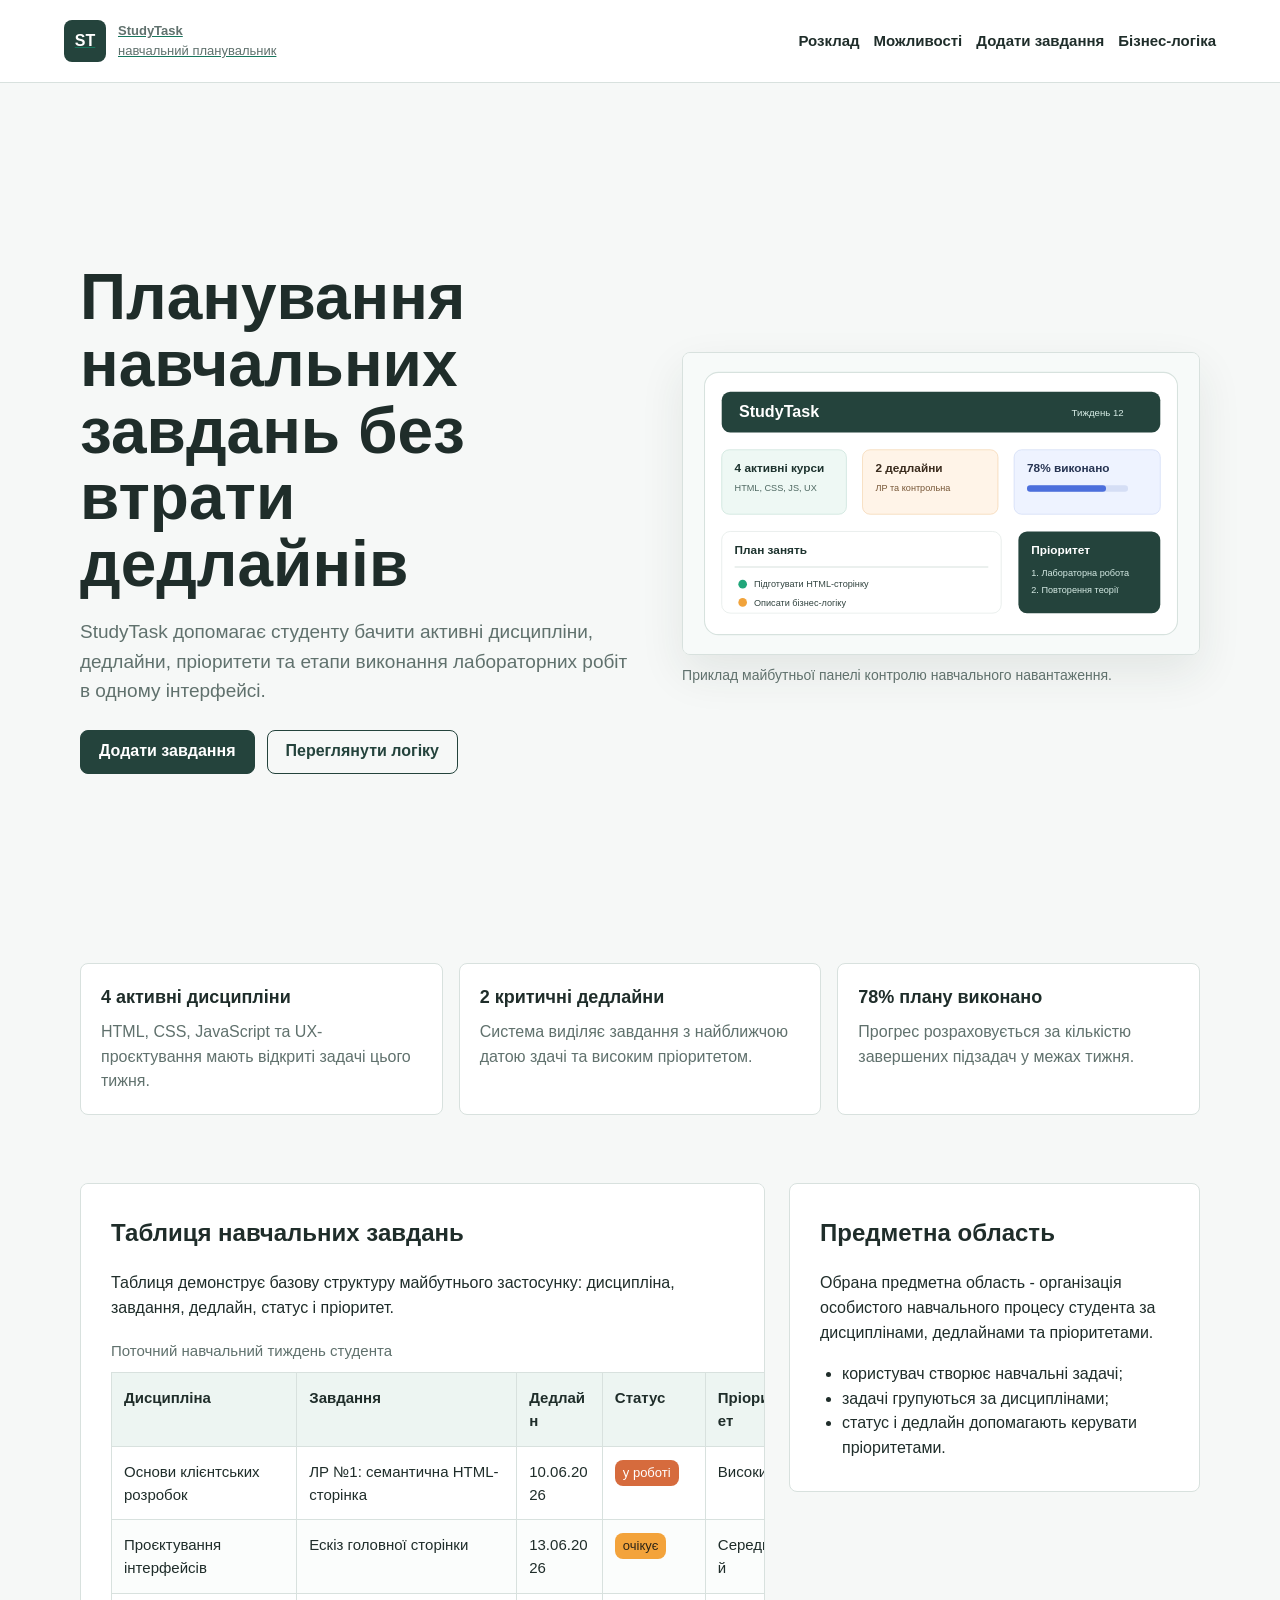
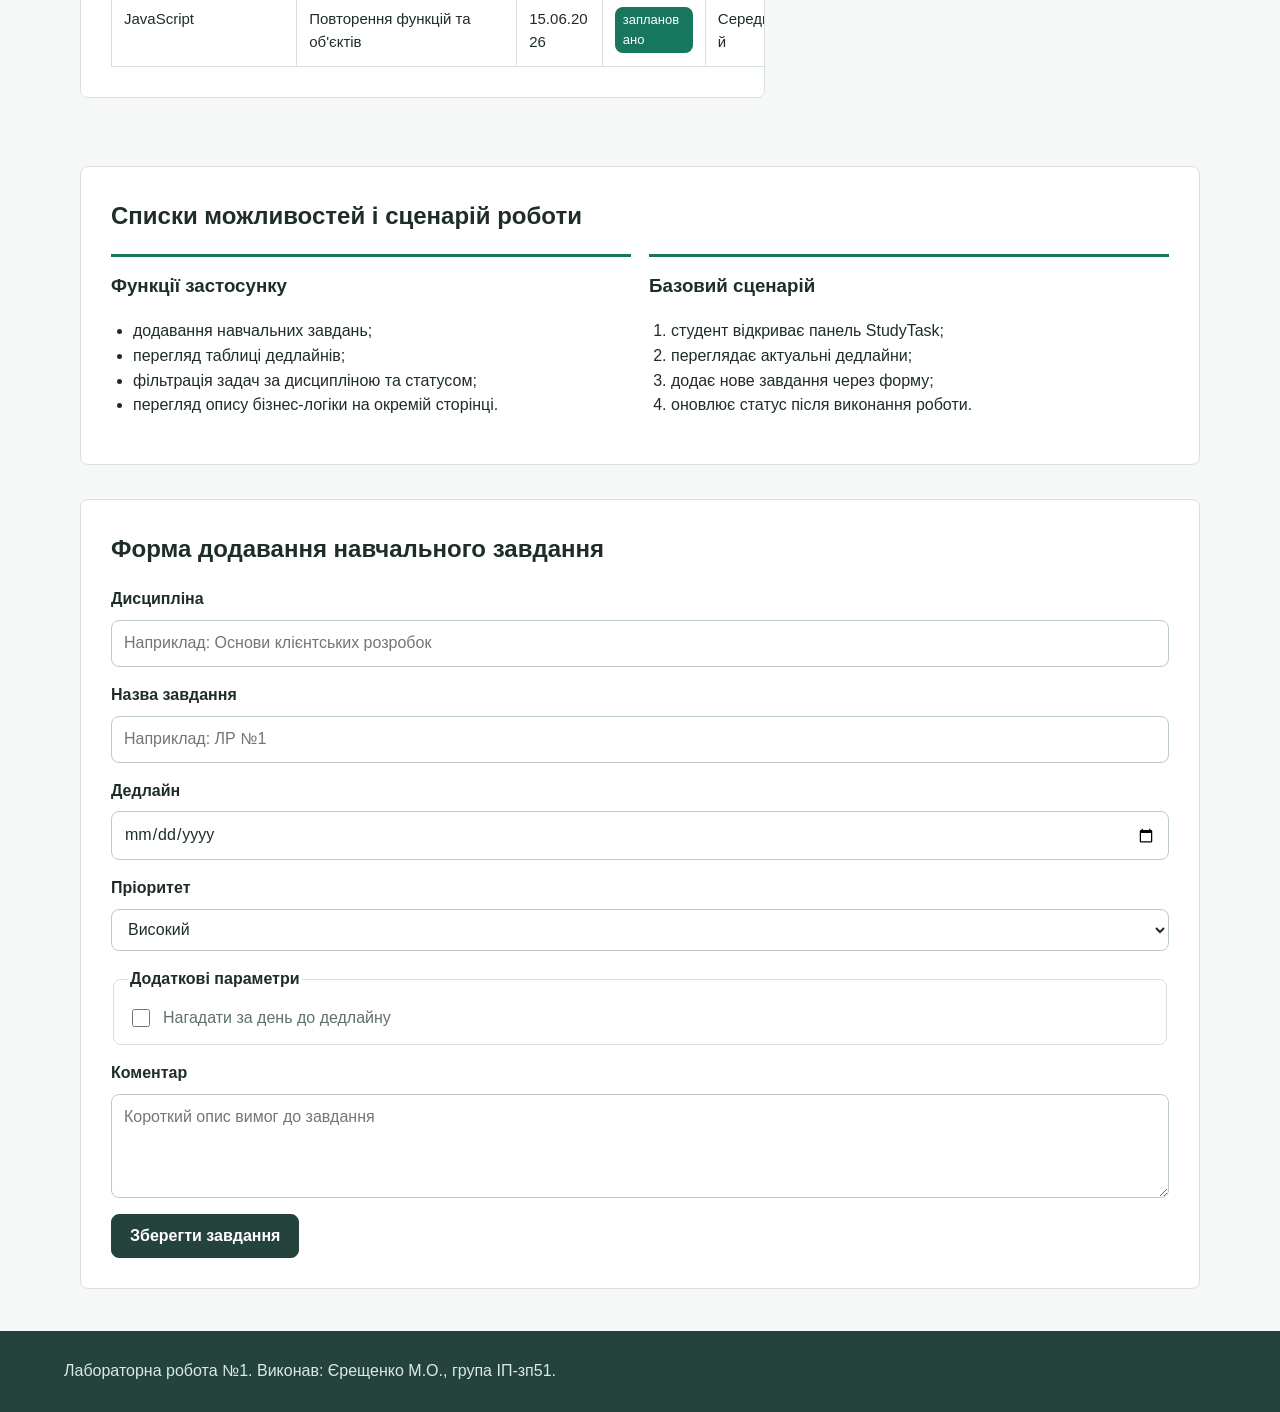
==== index.html @ cc89f9ef "Add lab 1 web application" ====
<!doctype html>
<html lang="uk">
  <head>
    <meta charset="utf-8">
    <meta name="viewport" content="width=device-width, initial-scale=1">
    <title>StudyTask - головна сторінка WEB-застосунку</title>
    <meta name="description" content="Головна сторінка WEB-застосунку StudyTask для планування навчальних завдань студента.">
    <link rel="stylesheet" href="assets/app.css">
  </head>
  <body>
    <header class="site-header">
      <a class="brand" href="index.html" aria-label="StudyTask, головна сторінка">
        <span class="brand-mark" aria-hidden="true">ST</span>
        <span>
          <strong>StudyTask</strong>
          <span>навчальний планувальник</span>
        </span>
      </a>
      <nav class="site-nav" aria-label="Основна навігація">
        <a href="#schedule">Розклад</a>
        <a href="#features">Можливості</a>
        <a href="#request">Додати завдання</a>
        <a href="business-logic.html">Бізнес-логіка</a>
      </nav>
    </header>

    <main>
      <section class="hero" aria-labelledby="hero-title">
        <div>
          <h1 id="hero-title">Планування навчальних завдань без втрати дедлайнів</h1>
          <p class="lead">
            StudyTask допомагає студенту бачити активні дисципліни, дедлайни, пріоритети та етапи виконання лабораторних робіт в одному інтерфейсі.
          </p>
          <div class="actions" aria-label="Основні дії">
            <a class="button" href="#request">Додати завдання</a>
            <a class="button secondary" href="business-logic.html">Переглянути логіку</a>
          </div>
        </div>
        <figure class="hero-media">
          <img src="assets/study-dashboard.svg" alt="Ілюстрація панелі StudyTask з курсами, дедлайнами і планом занять" width="960" height="560">
          <figcaption>Приклад майбутньої панелі контролю навчального навантаження.</figcaption>
        </figure>
      </section>

      <section class="status-grid" aria-label="Короткий стан навчального тижня">
        <article class="status-card">
          <h3>4 активні дисципліни</h3>
          <p>HTML, CSS, JavaScript та UX-проєктування мають відкриті задачі цього тижня.</p>
        </article>
        <article class="status-card">
          <h3>2 критичні дедлайни</h3>
          <p>Система виділяє завдання з найближчою датою здачі та високим пріоритетом.</p>
        </article>
        <article class="status-card">
          <h3>78% плану виконано</h3>
          <p>Прогрес розраховується за кількістю завершених підзадач у межах тижня.</p>
        </article>
      </section>

      <div class="content-grid">
        <section id="schedule" class="panel" aria-labelledby="schedule-title">
          <h2 id="schedule-title">Таблиця навчальних завдань</h2>
          <p>
            Таблиця демонструє базову структуру майбутнього застосунку: дисципліна, завдання, дедлайн, статус і пріоритет.
          </p>
          <table class="schedule-table">
            <caption>Поточний навчальний тиждень студента</caption>
            <thead>
              <tr>
                <th scope="col">Дисципліна</th>
                <th scope="col">Завдання</th>
                <th scope="col">Дедлайн</th>
                <th scope="col">Статус</th>
                <th scope="col">Пріоритет</th>
              </tr>
            </thead>
            <tbody>
              <tr>
                <td>Основи клієнтських розробок</td>
                <td>ЛР №1: семантична HTML-сторінка</td>
                <td><time datetime="2026-06-10">10.06.2026</time></td>
                <td><span class="tag hot">у роботі</span></td>
                <td>Високий</td>
              </tr>
              <tr>
                <td>Проєктування інтерфейсів</td>
                <td>Ескіз головної сторінки</td>
                <td><time datetime="2026-06-13">13.06.2026</time></td>
                <td><span class="tag wait">очікує</span></td>
                <td>Середній</td>
              </tr>
              <tr>
                <td>JavaScript</td>
                <td>Повторення функцій та об'єктів</td>
                <td><time datetime="2026-06-15">15.06.2026</time></td>
                <td><span class="tag">заплановано</span></td>
                <td>Середній</td>
              </tr>
            </tbody>
          </table>
        </section>

        <aside class="panel" aria-labelledby="project-note">
          <h2 id="project-note">Предметна область</h2>
          <p>
            Обрана предметна область - організація особистого навчального процесу студента за дисциплінами, дедлайнами та пріоритетами.
          </p>
          <ul class="note-list">
            <li>користувач створює навчальні задачі;</li>
            <li>задачі групуються за дисциплінами;</li>
            <li>статус і дедлайн допомагають керувати пріоритетами.</li>
          </ul>
        </aside>
      </div>

      <section id="features" class="panel" aria-labelledby="features-title">
        <h2 id="features-title">Списки можливостей і сценарій роботи</h2>
        <div class="list-columns">
          <article>
            <h3>Функції застосунку</h3>
            <ul>
              <li>додавання навчальних завдань;</li>
              <li>перегляд таблиці дедлайнів;</li>
              <li>фільтрація задач за дисципліною та статусом;</li>
              <li>перегляд опису бізнес-логіки на окремій сторінці.</li>
            </ul>
          </article>
          <article>
            <h3>Базовий сценарій</h3>
            <ol>
              <li>студент відкриває панель StudyTask;</li>
              <li>переглядає актуальні дедлайни;</li>
              <li>додає нове завдання через форму;</li>
              <li>оновлює статус після виконання роботи.</li>
            </ol>
          </article>
        </div>
      </section>

      <section id="request" class="panel" aria-labelledby="request-title">
        <h2 id="request-title">Форма додавання навчального завдання</h2>
        <form class="task-form" action="#" method="post">
          <div class="form-row">
            <label for="course">Дисципліна</label>
            <input id="course" name="course" type="text" placeholder="Наприклад: Основи клієнтських розробок" required>
          </div>

          <div class="form-row">
            <label for="task">Назва завдання</label>
            <input id="task" name="task" type="text" placeholder="Наприклад: ЛР №1" required>
          </div>

          <div class="form-row">
            <label for="deadline">Дедлайн</label>
            <input id="deadline" name="deadline" type="date" required>
          </div>

          <div class="form-row">
            <label for="priority">Пріоритет</label>
            <select id="priority" name="priority">
              <option value="high">Високий</option>
              <option value="medium">Середній</option>
              <option value="low">Низький</option>
            </select>
          </div>

          <fieldset>
            <legend>Додаткові параметри</legend>
            <label class="checkbox" for="reminder">
              <input id="reminder" name="reminder" type="checkbox" value="yes">
              Нагадати за день до дедлайну
            </label>
          </fieldset>

          <div class="form-row">
            <label for="comment">Коментар</label>
            <textarea id="comment" name="comment" placeholder="Короткий опис вимог до завдання"></textarea>
          </div>

          <button type="submit">Зберегти завдання</button>
        </form>
      </section>
    </main>

    <footer class="site-footer">
      <p>Лабораторна робота №1. Виконав: Єрещенко М.О., група ІП-зп51.</p>
    </footer>
  </body>
</html>
---- assets/app.css ----
:root {
  --bg: #f6f8f7;
  --surface: #ffffff;
  --text: #1f2d2a;
  --muted: #60716d;
  --line: #d8e1de;
  --brand: #24433c;
  --brand-2: #17775e;
  --accent: #d66b3d;
  --warning: #f3a33b;
  --focus: #3d77e8;
  --shadow: 0 18px 45px rgba(32, 54, 49, 0.09);
}

* {
  box-sizing: border-box;
}

html {
  scroll-behavior: smooth;
}

body {
  margin: 0;
  color: var(--text);
  background: var(--bg);
  font-family: Arial, Helvetica, sans-serif;
  line-height: 1.55;
}

a {
  color: var(--brand-2);
}

a:focus,
button:focus,
input:focus,
select:focus,
textarea:focus {
  outline: 3px solid rgba(61, 119, 232, 0.28);
  outline-offset: 2px;
}

.site-header {
  display: flex;
  align-items: center;
  justify-content: space-between;
  gap: 24px;
  padding: 20px clamp(18px, 5vw, 64px);
  background: var(--surface);
  border-bottom: 1px solid var(--line);
  position: sticky;
  top: 0;
  z-index: 10;
}

.brand {
  display: flex;
  align-items: center;
  gap: 12px;
  min-width: 210px;
}

.brand-mark {
  display: inline-grid;
  place-items: center;
  width: 42px;
  height: 42px;
  border-radius: 8px;
  color: #ffffff;
  background: var(--brand);
  font-weight: 700;
}

.brand strong,
.brand span:last-child {
  display: block;
}

.brand span:last-child {
  color: var(--muted);
  font-size: 13px;
}

.site-nav {
  display: flex;
  flex-wrap: wrap;
  gap: 14px;
  justify-content: flex-end;
}

.site-nav a {
  color: var(--text);
  text-decoration: none;
  font-size: 15px;
  font-weight: 700;
}

.site-nav a:hover {
  color: var(--brand-2);
}

main {
  width: min(1120px, calc(100% - 32px));
  margin: 0 auto;
}

section,
aside {
  margin: 34px 0;
}

.hero {
  display: grid;
  grid-template-columns: minmax(0, 1fr) minmax(320px, 0.94fr);
  gap: clamp(24px, 4vw, 52px);
  align-items: center;
  min-height: calc(100vh - 88px);
  padding: 36px 0 44px;
}

.hero h1 {
  margin: 0 0 20px;
  font-size: clamp(34px, 5vw, 64px);
  line-height: 1.04;
  letter-spacing: 0;
}

.lead {
  max-width: 680px;
  margin: 0 0 24px;
  color: var(--muted);
  font-size: 19px;
}

.actions {
  display: flex;
  flex-wrap: wrap;
  gap: 12px;
}

.button {
  display: inline-flex;
  align-items: center;
  justify-content: center;
  min-height: 44px;
  padding: 0 18px;
  border-radius: 8px;
  border: 1px solid var(--brand);
  background: var(--brand);
  color: #ffffff;
  font-weight: 700;
  text-decoration: none;
}

.button.secondary {
  color: var(--brand);
  background: transparent;
}

.hero-media {
  margin: 0;
}

.hero-media img {
  display: block;
  width: 100%;
  height: auto;
  border-radius: 8px;
  border: 1px solid var(--line);
  box-shadow: var(--shadow);
}

.hero-media figcaption {
  color: var(--muted);
  font-size: 14px;
  margin-top: 10px;
}

.status-grid {
  display: grid;
  grid-template-columns: repeat(3, minmax(0, 1fr));
  gap: 16px;
}

.status-card {
  background: var(--surface);
  border: 1px solid var(--line);
  border-radius: 8px;
  padding: 20px;
}

.status-card h3 {
  margin: 0 0 8px;
  font-size: 18px;
}

.status-card p {
  margin: 0;
  color: var(--muted);
}

.content-grid {
  display: grid;
  grid-template-columns: 1.25fr 0.75fr;
  gap: 24px;
  align-items: start;
}

.panel {
  background: var(--surface);
  border: 1px solid var(--line);
  border-radius: 8px;
  padding: clamp(20px, 3vw, 30px);
  overflow-x: auto;
}

.panel h2,
.panel h3,
aside h2 {
  margin-top: 0;
}

.schedule-table {
  width: 100%;
  min-width: 680px;
  border-collapse: collapse;
  margin-top: 18px;
  font-size: 15px;
}

.schedule-table caption {
  text-align: left;
  color: var(--muted);
  margin-bottom: 10px;
}

.schedule-table th,
.schedule-table td {
  padding: 13px 12px;
  border: 1px solid var(--line);
  vertical-align: top;
  overflow-wrap: anywhere;
}

.schedule-table th {
  background: #edf5f2;
  text-align: left;
}

.schedule-table tr:nth-child(even) td {
  background: #fbfdfc;
}

.tag {
  display: inline-block;
  padding: 3px 8px;
  border-radius: 8px;
  color: #ffffff;
  background: var(--brand-2);
  font-size: 13px;
}

.tag.hot {
  background: var(--accent);
}

.tag.wait {
  background: var(--warning);
  color: #2c2417;
}

.list-columns {
  display: grid;
  grid-template-columns: repeat(2, minmax(0, 1fr));
  gap: 18px;
}

.list-columns article {
  border-top: 3px solid var(--brand-2);
  padding-top: 14px;
}

.list-columns ul,
.list-columns ol {
  padding-left: 22px;
}

.task-form {
  display: grid;
  gap: 16px;
}

.form-row {
  display: grid;
  gap: 8px;
}

label,
legend {
  font-weight: 700;
}

input,
select,
textarea {
  width: 100%;
  border: 1px solid #bdcbc7;
  border-radius: 8px;
  min-height: 42px;
  padding: 10px 12px;
  color: var(--text);
  background: #ffffff;
  font: inherit;
}

textarea {
  min-height: 104px;
  resize: vertical;
}

fieldset {
  border: 1px solid var(--line);
  border-radius: 8px;
  padding: 14px;
}

.checkbox {
  display: flex;
  gap: 10px;
  align-items: center;
  color: var(--muted);
  font-weight: 400;
}

.checkbox input {
  width: 18px;
  min-height: 18px;
}

button {
  width: fit-content;
  min-height: 44px;
  padding: 0 18px;
  border: 1px solid var(--brand);
  border-radius: 8px;
  color: #ffffff;
  background: var(--brand);
  font: inherit;
  font-weight: 700;
  cursor: pointer;
}

.note-list {
  margin: 0;
  padding-left: 22px;
}

.site-footer {
  margin-top: 42px;
  padding: 28px clamp(18px, 5vw, 64px);
  color: #dbe9e5;
  background: var(--brand);
}

.site-footer p {
  margin: 0;
}

@media (max-width: 820px) {
  .site-header,
  .hero,
  .content-grid,
  .list-columns {
    grid-template-columns: 1fr;
  }

  .site-header {
    display: grid;
    align-items: start;
  }

  .site-nav {
    justify-content: flex-start;
  }

  .status-grid {
    grid-template-columns: 1fr;
  }

  .hero {
    min-height: auto;
  }
}
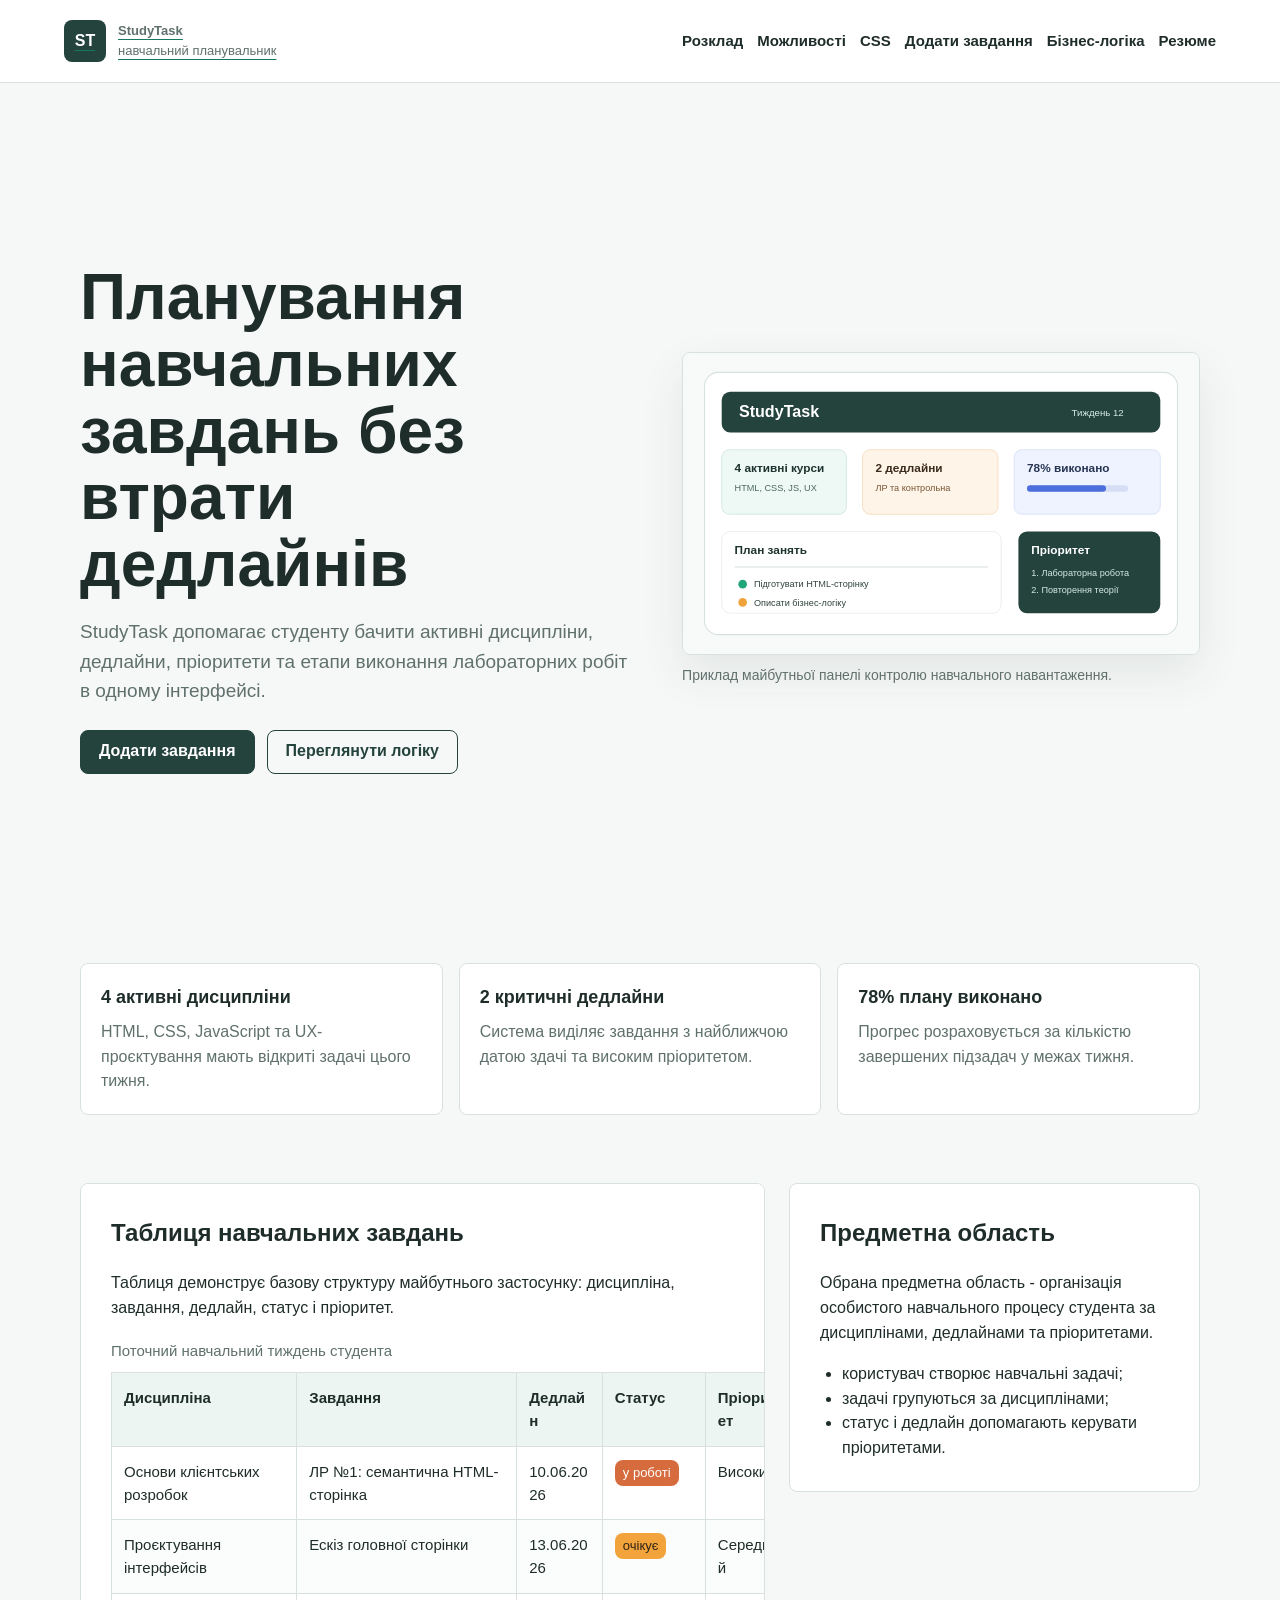
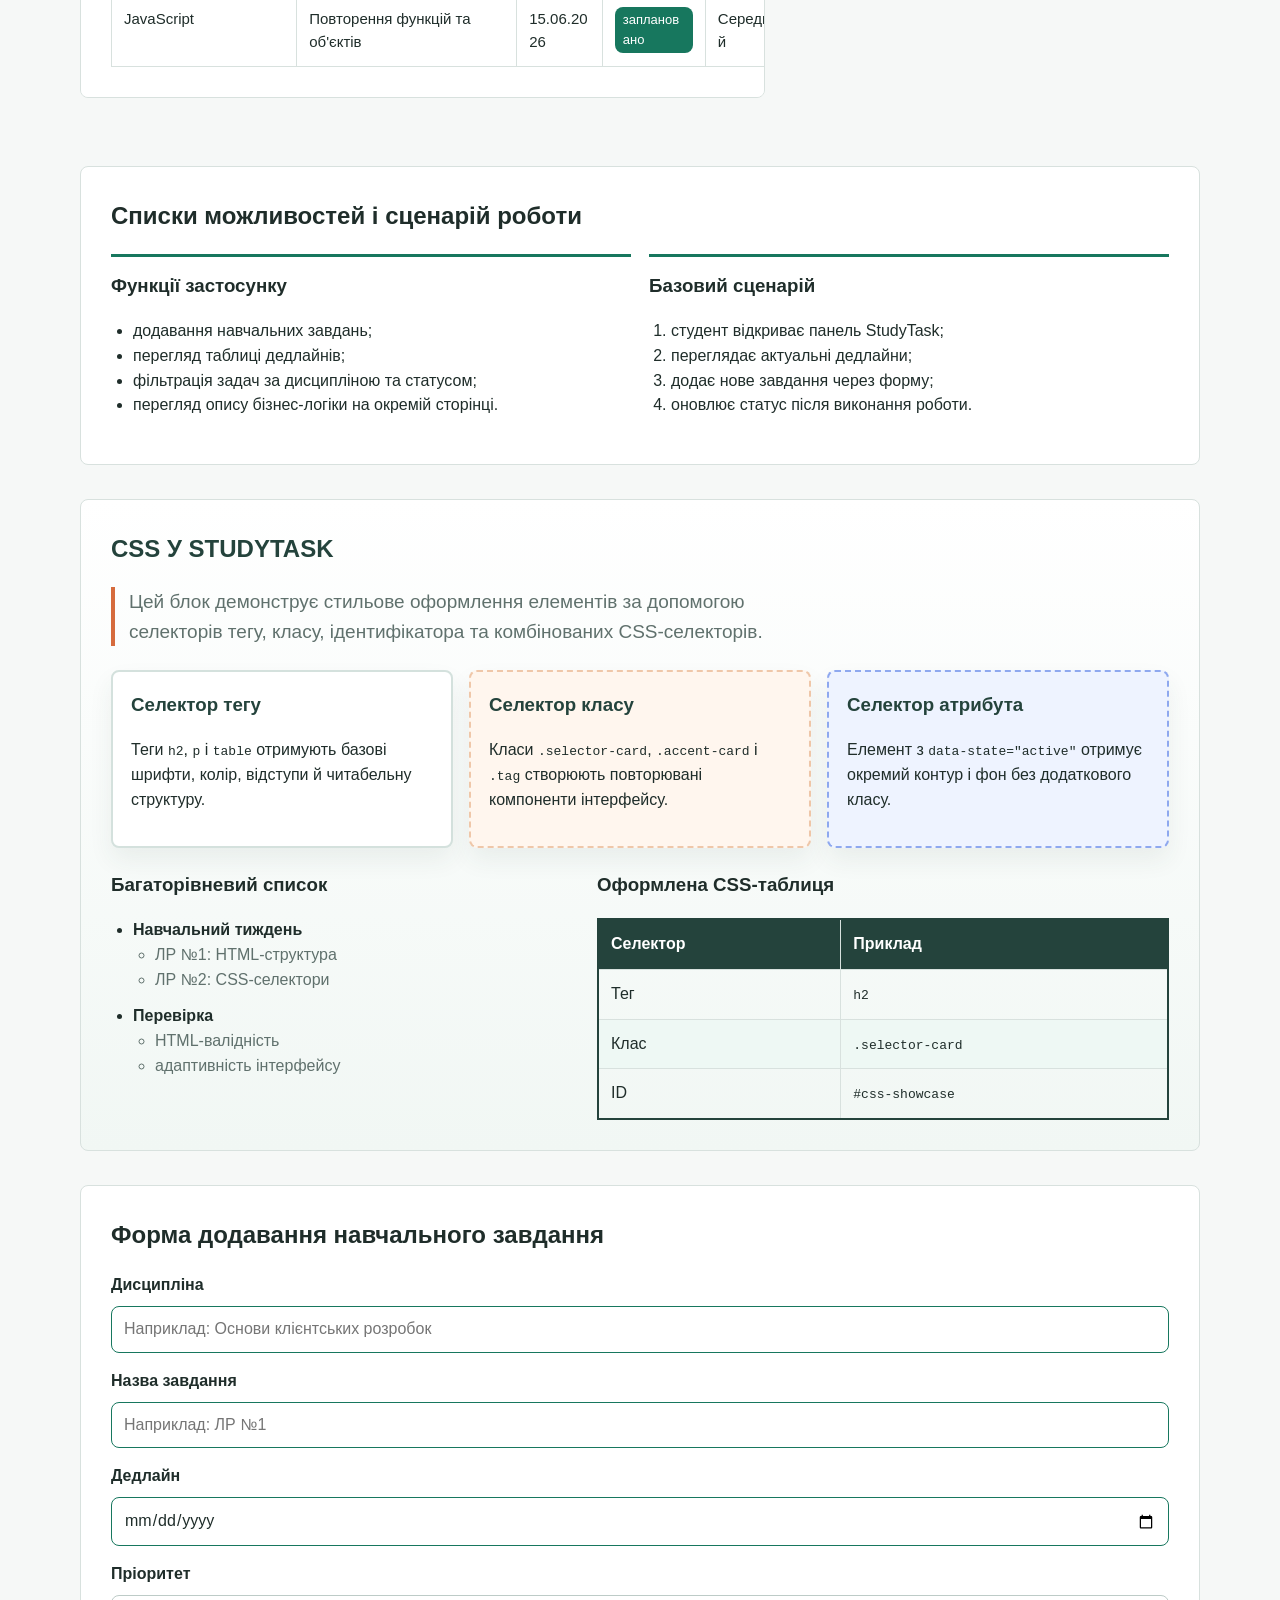
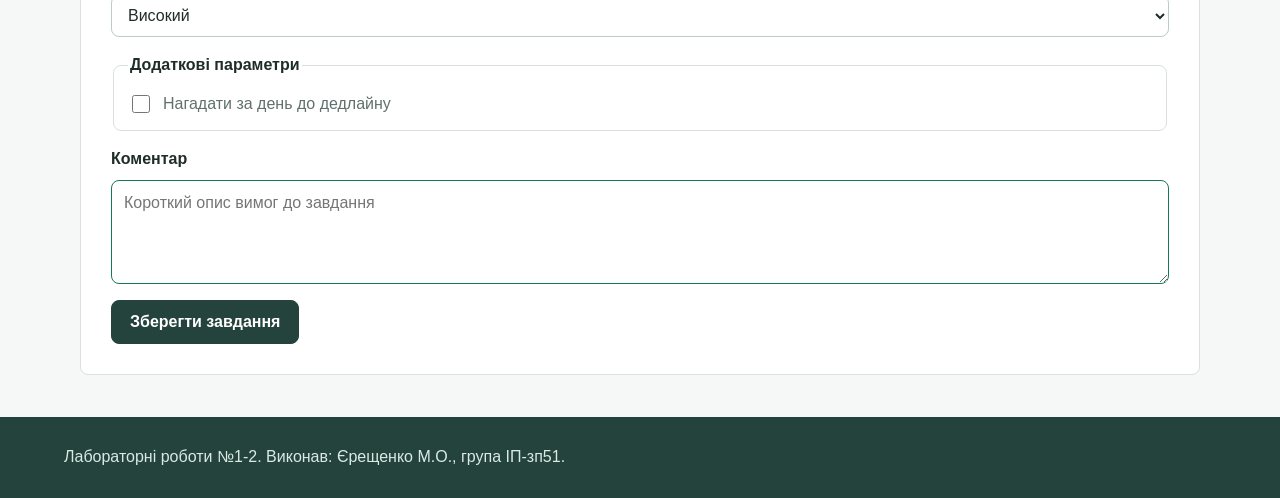
==== commit 4d2985f5: "Add lab 2 CSS showcase" ====
--- a/index.html
+++ b/index.html
@@ -19,8 +19,10 @@
       <nav class="site-nav" aria-label="Основна навігація">
         <a href="#schedule">Розклад</a>
         <a href="#features">Можливості</a>
+        <a href="#css-showcase">CSS</a>
         <a href="#request">Додати завдання</a>
         <a href="business-logic.html">Бізнес-логіка</a>
+        <a href="../IP-zp51_resume-YereshchenkoMO-FIOT-2025/index.html">Резюме</a>
       </nav>
     </header>
 
@@ -137,6 +139,76 @@
         </div>
       </section>
 
+      <section id="css-showcase" class="panel css-lab-panel" aria-labelledby="css-title">
+        <h2 id="css-title">CSS у StudyTask</h2>
+        <p class="lead css-lead">
+          Цей блок демонструє стильове оформлення елементів за допомогою селекторів тегу, класу, ідентифікатора та комбінованих CSS-селекторів.
+        </p>
+
+        <div class="selector-board">
+          <article class="selector-card">
+            <h3>Селектор тегу</h3>
+            <p>Теги <code>h2</code>, <code>p</code> і <code>table</code> отримують базові шрифти, колір, відступи й читабельну структуру.</p>
+          </article>
+          <article class="selector-card accent-card">
+            <h3>Селектор класу</h3>
+            <p>Класи <code>.selector-card</code>, <code>.accent-card</code> і <code>.tag</code> створюють повторювані компоненти інтерфейсу.</p>
+          </article>
+          <article class="selector-card" data-state="active">
+            <h3>Селектор атрибута</h3>
+            <p>Елемент з <code>data-state="active"</code> отримує окремий контур і фон без додаткового класу.</p>
+          </article>
+        </div>
+
+        <div class="css-demo-grid">
+          <article>
+            <h3>Багаторівневий список</h3>
+            <ul class="layered-list">
+              <li>
+                Навчальний тиждень
+                <ul>
+                  <li>ЛР №1: HTML-структура</li>
+                  <li>ЛР №2: CSS-селектори</li>
+                </ul>
+              </li>
+              <li>
+                Перевірка
+                <ul>
+                  <li>HTML-валідність</li>
+                  <li>адаптивність інтерфейсу</li>
+                </ul>
+              </li>
+            </ul>
+          </article>
+
+          <article>
+            <h3>Оформлена CSS-таблиця</h3>
+            <table class="mini-table">
+              <thead>
+                <tr>
+                  <th scope="col">Селектор</th>
+                  <th scope="col">Приклад</th>
+                </tr>
+              </thead>
+              <tbody>
+                <tr>
+                  <td>Тег</td>
+                  <td><code>h2</code></td>
+                </tr>
+                <tr>
+                  <td>Клас</td>
+                  <td><code>.selector-card</code></td>
+                </tr>
+                <tr>
+                  <td>ID</td>
+                  <td><code>#css-showcase</code></td>
+                </tr>
+              </tbody>
+            </table>
+          </article>
+        </div>
+      </section>
+
       <section id="request" class="panel" aria-labelledby="request-title">
         <h2 id="request-title">Форма додавання навчального завдання</h2>
         <form class="task-form" action="#" method="post">
@@ -183,7 +255,7 @@
     </main>
 
     <footer class="site-footer">
-      <p>Лабораторна робота №1. Виконав: Єрещенко М.О., група ІП-зп51.</p>
+      <p>Лабораторні роботи №1-2. Виконав: Єрещенко М.О., група ІП-зп51.</p>
     </footer>
   </body>
 </html>
--- a/assets/app.css
+++ b/assets/app.css
@@ -319,6 +319,110 @@
   resize: vertical;
 }
 
+#css-showcase {
+  background: linear-gradient(180deg, #ffffff 0%, #f1f7f4 100%);
+}
+
+#css-showcase > h2 {
+  color: var(--brand);
+  text-transform: uppercase;
+}
+
+.css-lead {
+  border-left: 4px solid var(--accent);
+  padding-left: 14px;
+}
+
+.selector-board {
+  display: grid;
+  grid-template-columns: repeat(3, minmax(0, 1fr));
+  gap: 16px;
+  margin: 22px 0;
+}
+
+.selector-board > article {
+  min-height: 168px;
+}
+
+.selector-card {
+  padding: 18px;
+  border: 2px solid #d4e1dd;
+  border-radius: 8px;
+  background: #ffffff;
+  box-shadow: 0 12px 24px rgba(36, 67, 60, 0.07);
+}
+
+.selector-card + .selector-card {
+  border-style: dashed;
+}
+
+.selector-card h3 {
+  margin-top: 0;
+  color: var(--brand);
+}
+
+.accent-card {
+  background: #fff6ee;
+  border-color: #efc7a9;
+}
+
+.selector-card[data-state="active"] {
+  background: #eef3ff;
+  border-color: #8ea8ef;
+}
+
+.css-demo-grid {
+  display: grid;
+  grid-template-columns: minmax(0, 0.9fr) minmax(0, 1.1fr);
+  gap: 18px;
+}
+
+.layered-list,
+.layered-list ul {
+  padding-left: 22px;
+}
+
+.layered-list > li {
+  margin-bottom: 12px;
+  font-weight: 700;
+}
+
+.layered-list li li {
+  color: var(--muted);
+  font-weight: 400;
+}
+
+.mini-table {
+  width: 100%;
+  border-collapse: collapse;
+  border: 2px solid var(--brand);
+}
+
+.mini-table th,
+.mini-table td {
+  padding: 12px;
+  border: 1px solid var(--line);
+  text-align: left;
+}
+
+.mini-table th {
+  color: #ffffff;
+  background: var(--brand);
+}
+
+.mini-table tr:nth-child(even) td {
+  background: #eef8f4;
+}
+
+input[required],
+textarea[placeholder] {
+  border-color: var(--brand-2);
+}
+
+a[href$=".html"] {
+  text-underline-offset: 4px;
+}
+
 fieldset {
   border: 1px solid var(--line);
   border-radius: 8px;
@@ -371,7 +475,9 @@
   .site-header,
   .hero,
   .content-grid,
-  .list-columns {
+  .list-columns,
+  .selector-board,
+  .css-demo-grid {
     grid-template-columns: 1fr;
   }
 
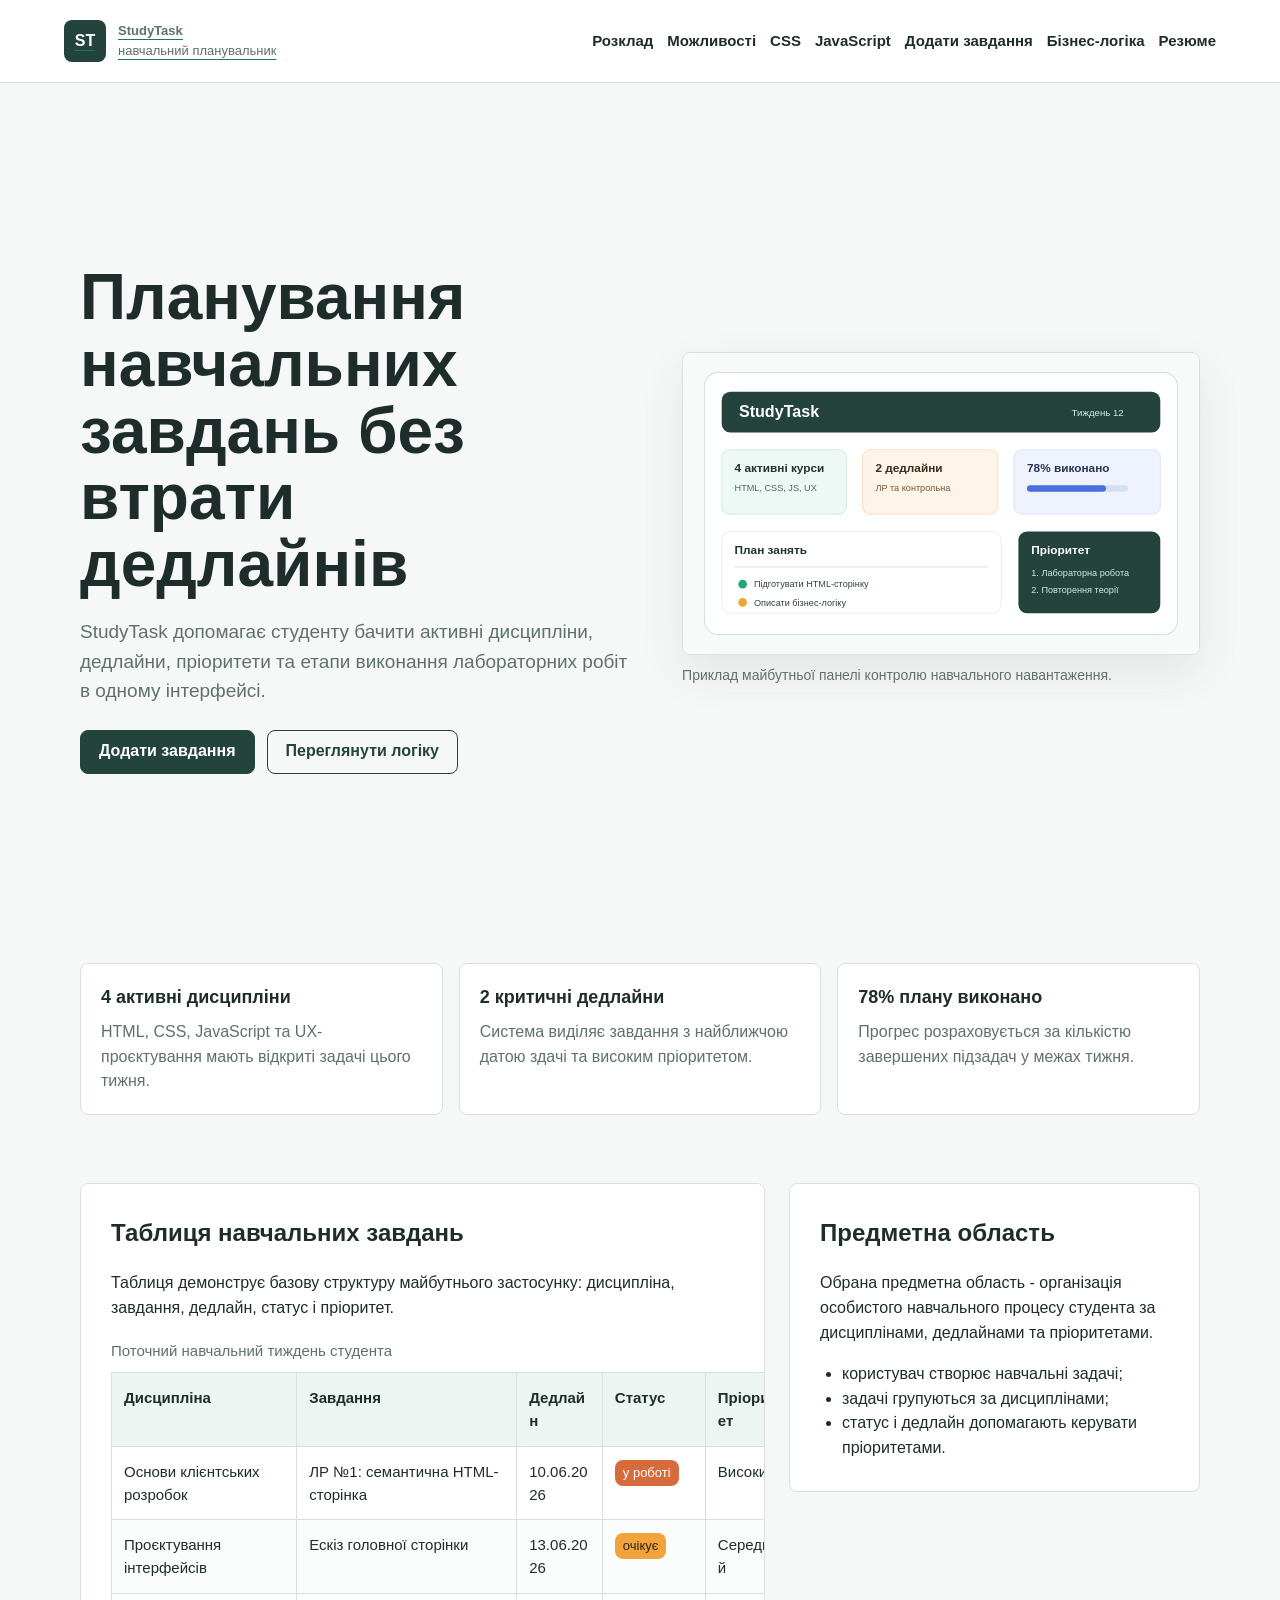
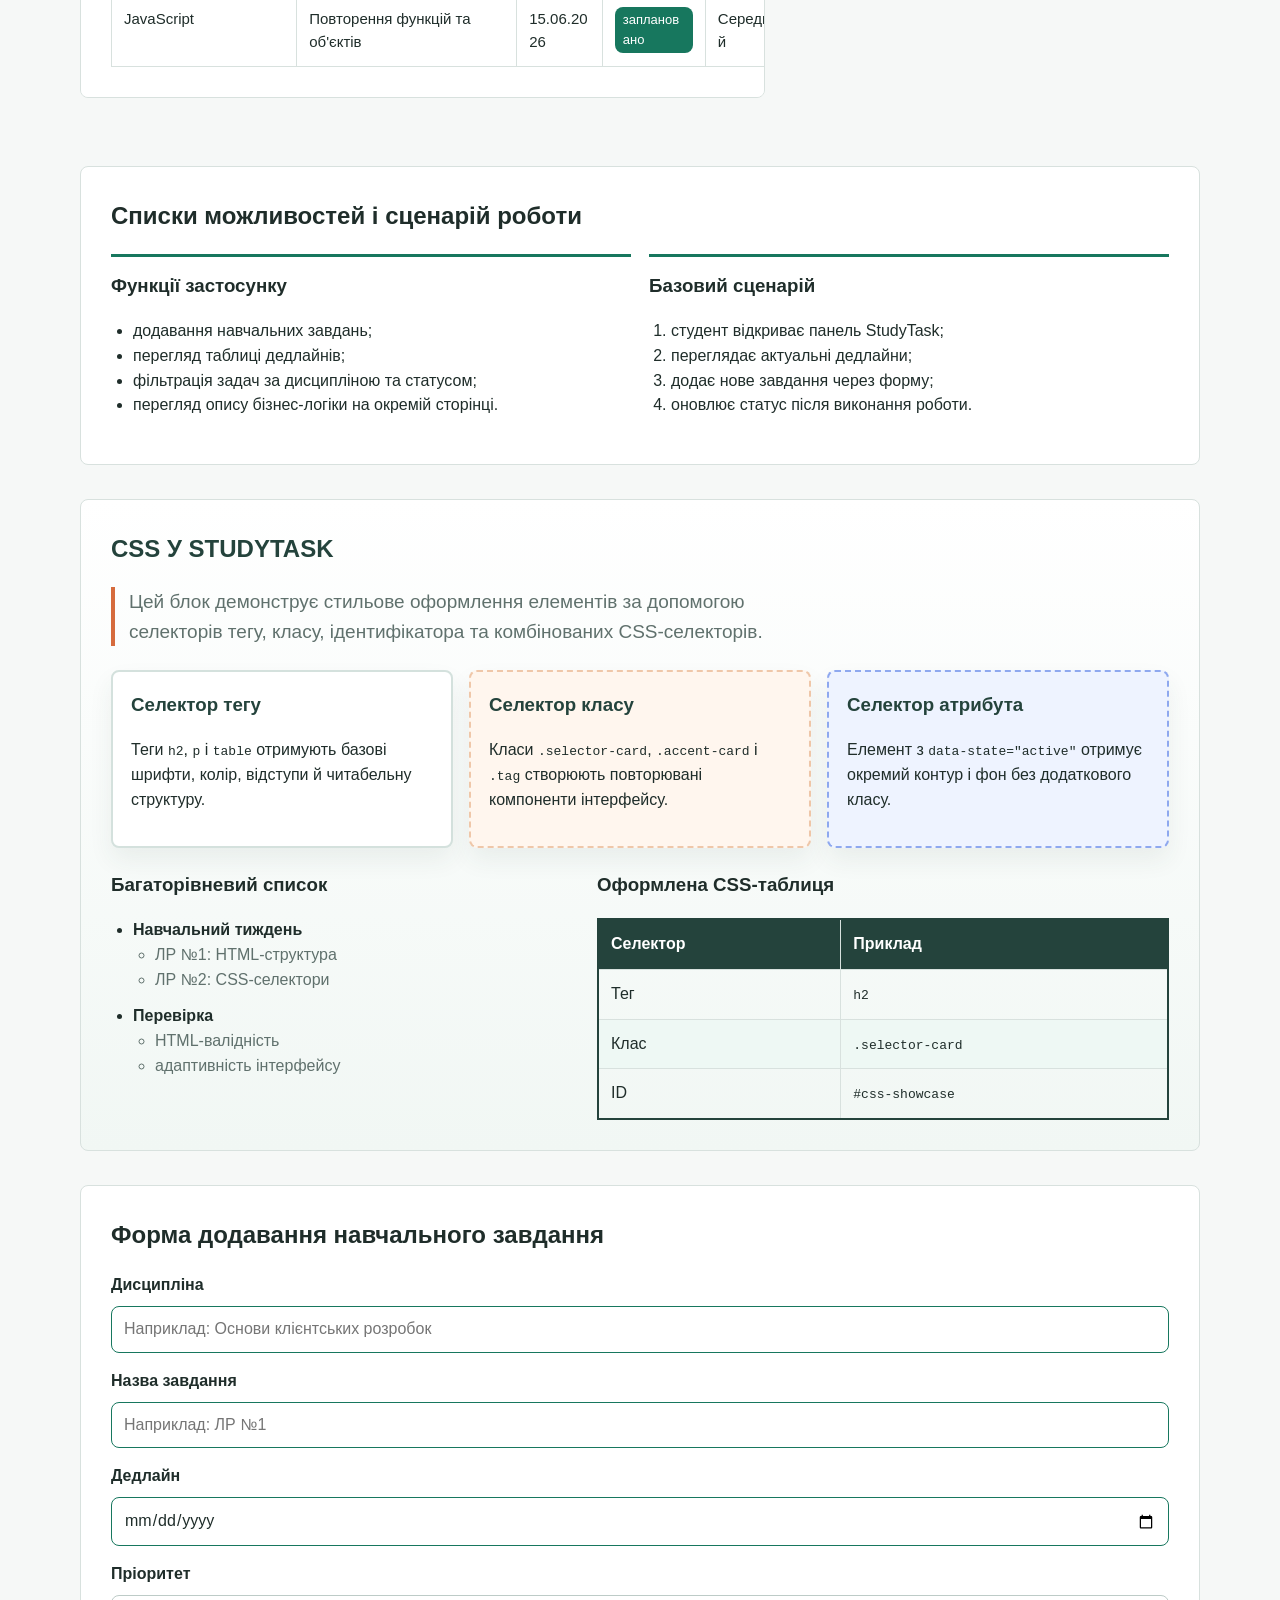
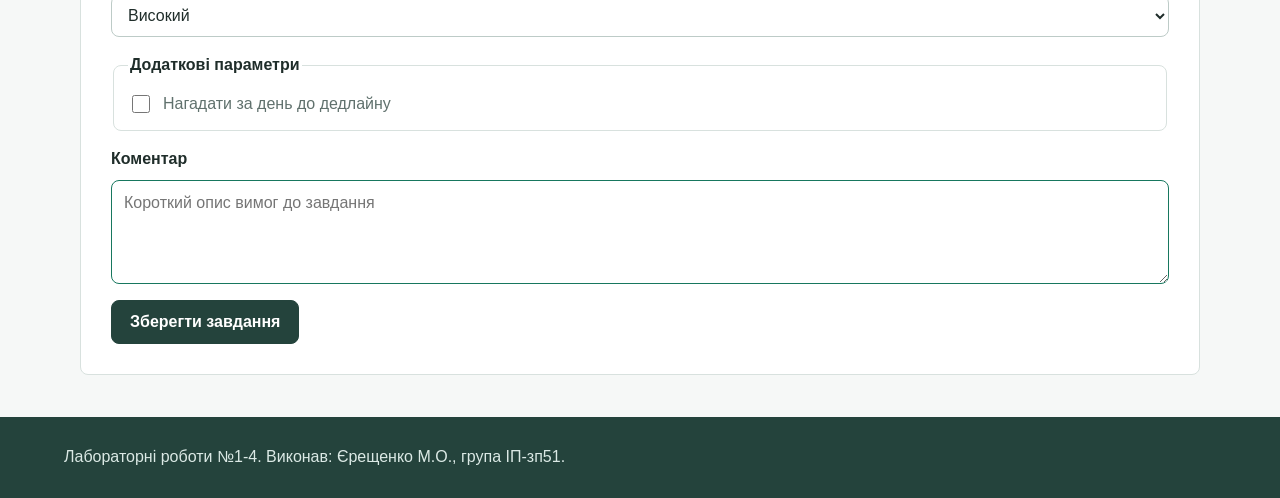
==== commit 9fafc4d3: "Add lab 4 JavaScript tasks" ====
--- a/index.html
+++ b/index.html
@@ -20,6 +20,7 @@
         <a href="#schedule">Розклад</a>
         <a href="#features">Можливості</a>
         <a href="#css-showcase">CSS</a>
+        <a href="lab4-js.html">JavaScript</a>
         <a href="#request">Додати завдання</a>
         <a href="business-logic.html">Бізнес-логіка</a>
         <a href="../IP-zp51_resume-YereshchenkoMO-FIOT-2025/index.html">Резюме</a>
@@ -255,7 +256,7 @@
     </main>
 
     <footer class="site-footer">
-      <p>Лабораторні роботи №1-2. Виконав: Єрещенко М.О., група ІП-зп51.</p>
+      <p>Лабораторні роботи №1-4. Виконав: Єрещенко М.О., група ІП-зп51.</p>
     </footer>
   </body>
 </html>
--- a/assets/app.css
+++ b/assets/app.css
@@ -414,6 +414,90 @@
   background: #eef8f4;
 }
 
+.lab4-hero {
+  min-height: auto;
+  padding-top: 54px;
+}
+
+.lab4-assumption {
+  align-self: stretch;
+}
+
+.task-grid {
+  display: grid;
+  grid-template-columns: repeat(3, minmax(0, 1fr));
+  gap: 16px;
+  background: transparent;
+  border: 0;
+  padding: 0;
+  overflow: visible;
+}
+
+.task-card {
+  display: grid;
+  gap: 14px;
+  align-content: start;
+  min-height: 330px;
+  padding: 20px;
+  border: 1px solid var(--line);
+  border-radius: 8px;
+  background: var(--surface);
+  box-shadow: var(--shadow);
+}
+
+.task-card h2 {
+  margin: 0;
+  color: var(--brand);
+  font-size: 22px;
+}
+
+.task-card p {
+  margin: 0;
+  color: var(--muted);
+}
+
+.wide-task {
+  grid-column: span 3;
+}
+
+.task-actions {
+  display: flex;
+  flex-wrap: wrap;
+  gap: 10px;
+}
+
+.result-box,
+.console-box {
+  overflow: auto;
+  min-height: 118px;
+  max-height: 360px;
+  margin: 0;
+  padding: 14px;
+  border-radius: 8px;
+  border: 1px solid #cbd8d4;
+  background: #101c19;
+  color: #dff3ec;
+  font-family: "SFMono-Regular", Consolas, "Liberation Mono", monospace;
+  font-size: 13px;
+  line-height: 1.5;
+  white-space: pre-wrap;
+}
+
+.console-box {
+  min-height: 260px;
+}
+
+.validation-form {
+  display: grid;
+  grid-template-columns: repeat(2, minmax(0, 1fr));
+  gap: 16px;
+  margin-bottom: 18px;
+}
+
+.validation-form button {
+  align-self: end;
+}
+
 input[required],
 textarea[placeholder] {
   border-color: var(--brand-2);
@@ -477,8 +561,14 @@
   .content-grid,
   .list-columns,
   .selector-board,
-  .css-demo-grid {
+  .css-demo-grid,
+  .task-grid,
+  .validation-form {
     grid-template-columns: 1fr;
+  }
+
+  .wide-task {
+    grid-column: auto;
   }
 
   .site-header {
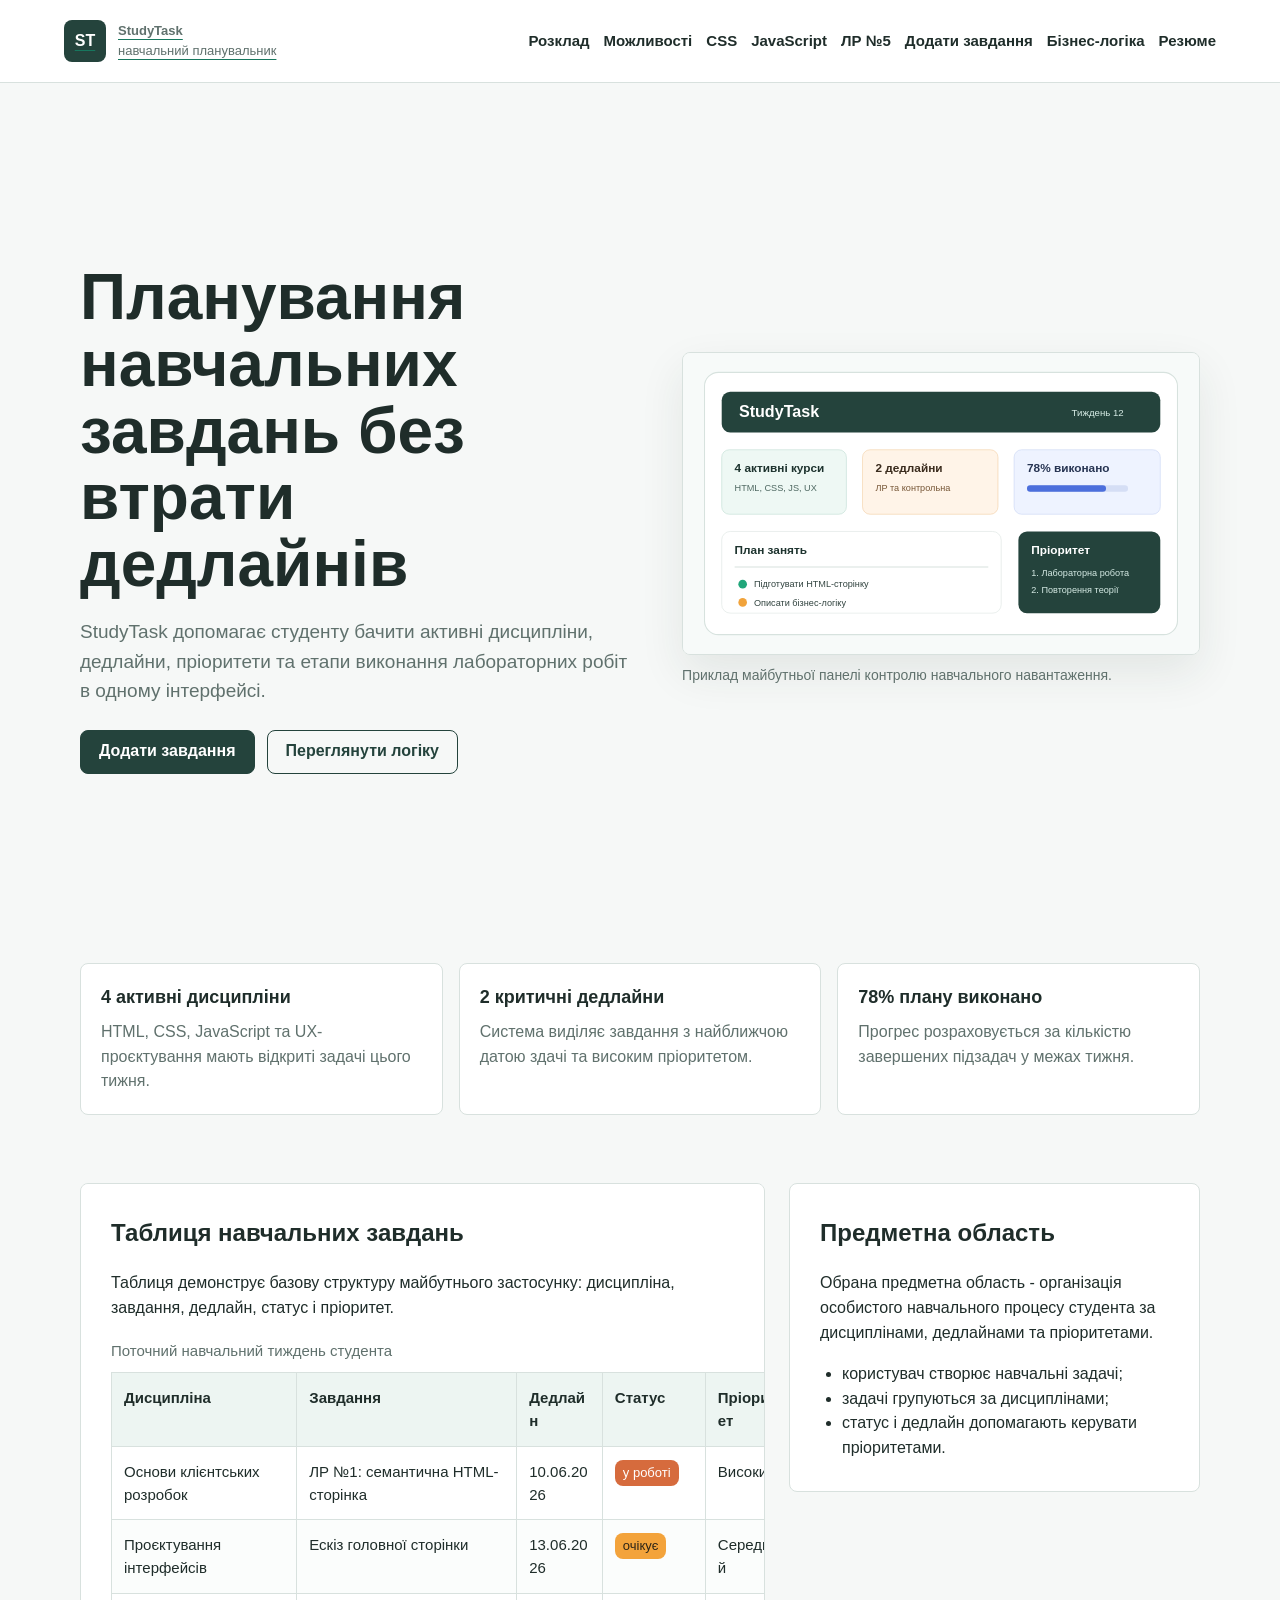
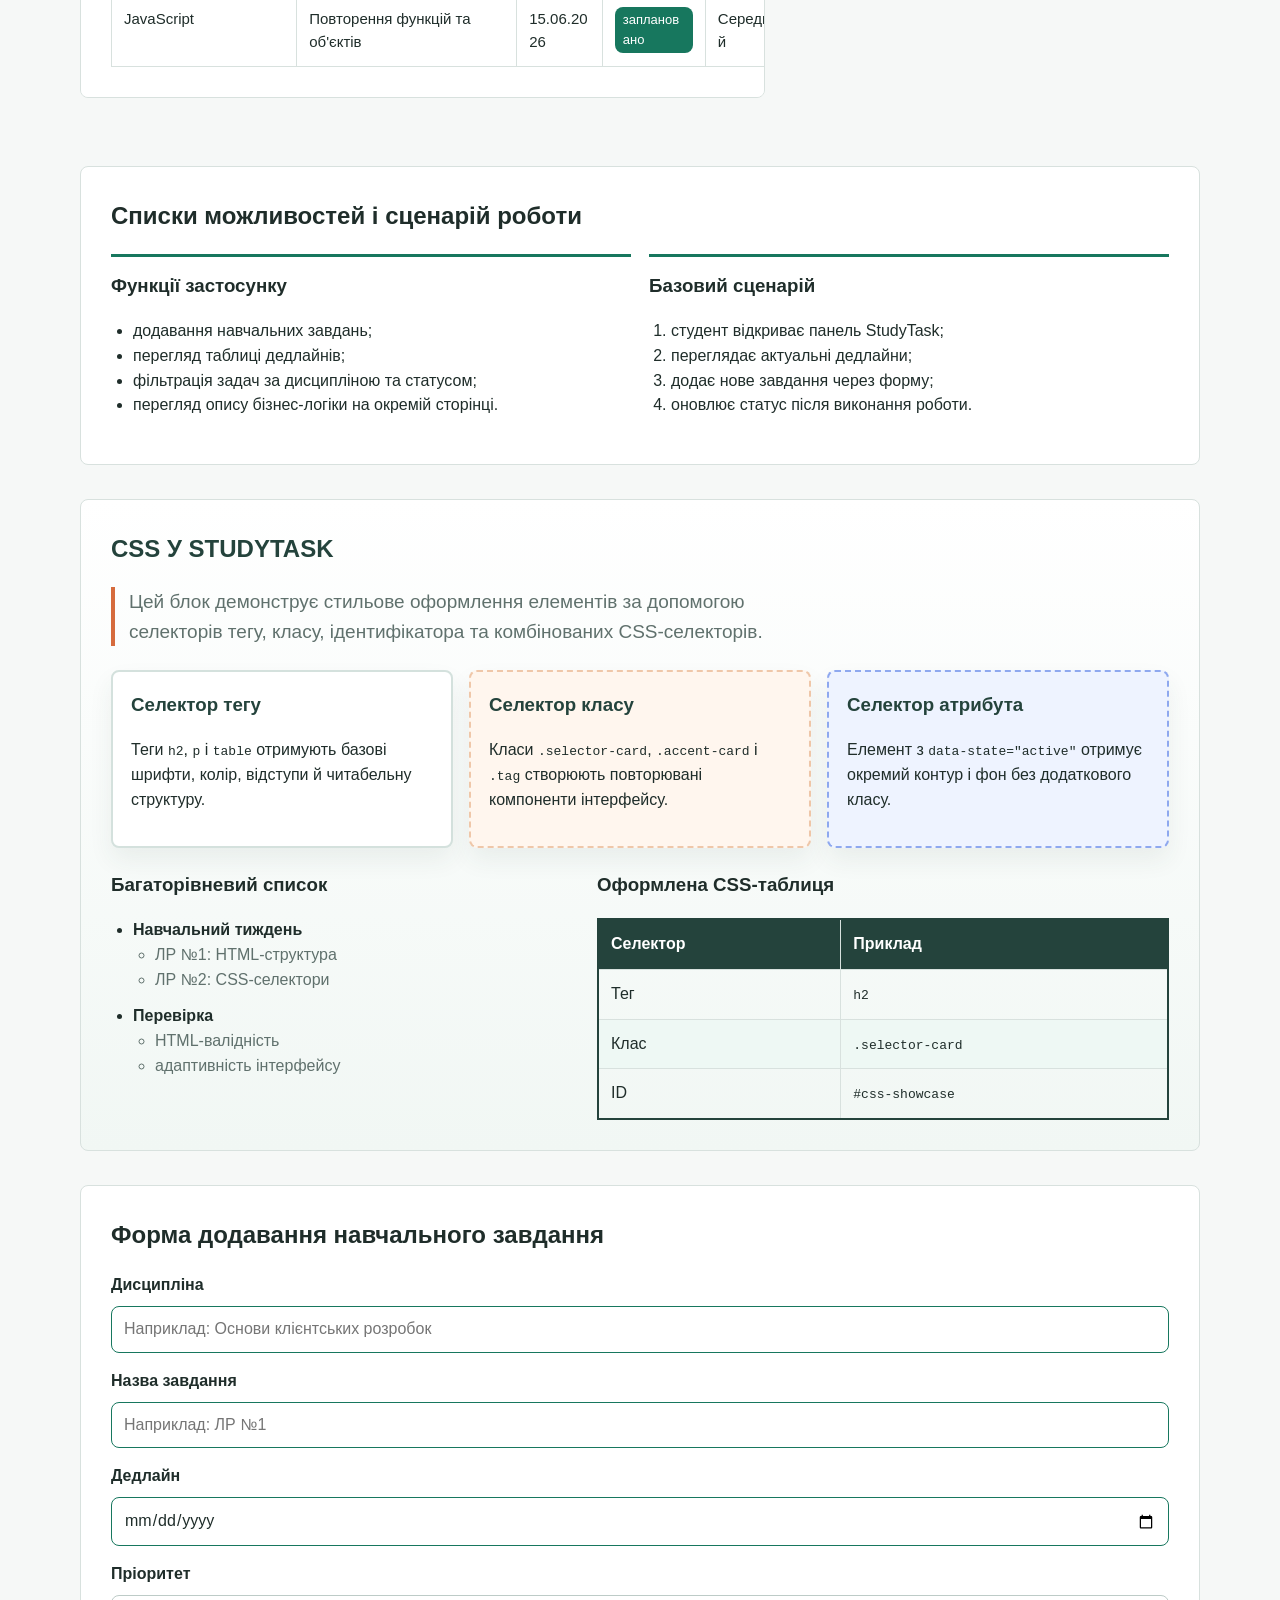
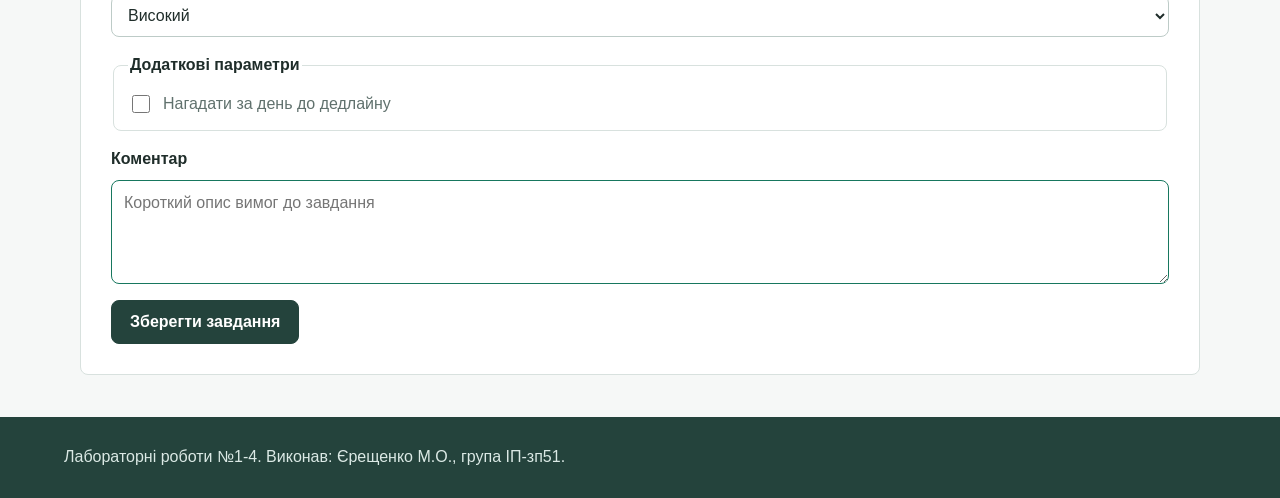
==== commit 3ff21dea: "Add lab 5 JavaScript tasks" ====
--- a/index.html
+++ b/index.html
@@ -21,9 +21,10 @@
         <a href="#features">Можливості</a>
         <a href="#css-showcase">CSS</a>
         <a href="lab4-js.html">JavaScript</a>
+        <a href="lab5-js.html">ЛР №5</a>
         <a href="#request">Додати завдання</a>
         <a href="business-logic.html">Бізнес-логіка</a>
-        <a href="../IP-zp51_resume-YereshchenkoMO-FIOT-2025/index.html">Резюме</a>
+        <a href="resume/index.html">Резюме</a>
       </nav>
     </header>
 
--- a/assets/app.css
+++ b/assets/app.css
@@ -414,13 +414,24 @@
   background: #eef8f4;
 }
 
-.lab4-hero {
+.lab4-hero,
+.lab5-hero {
   min-height: auto;
   padding-top: 54px;
 }
 
-.lab4-assumption {
+.lab4-assumption,
+.lab5-assumption {
   align-self: stretch;
+}
+
+.lab5-note-list {
+  padding-left: 22px;
+  margin-bottom: 0;
+}
+
+.lab5-note-list li + li {
+  margin-top: 8px;
 }
 
 .task-grid {
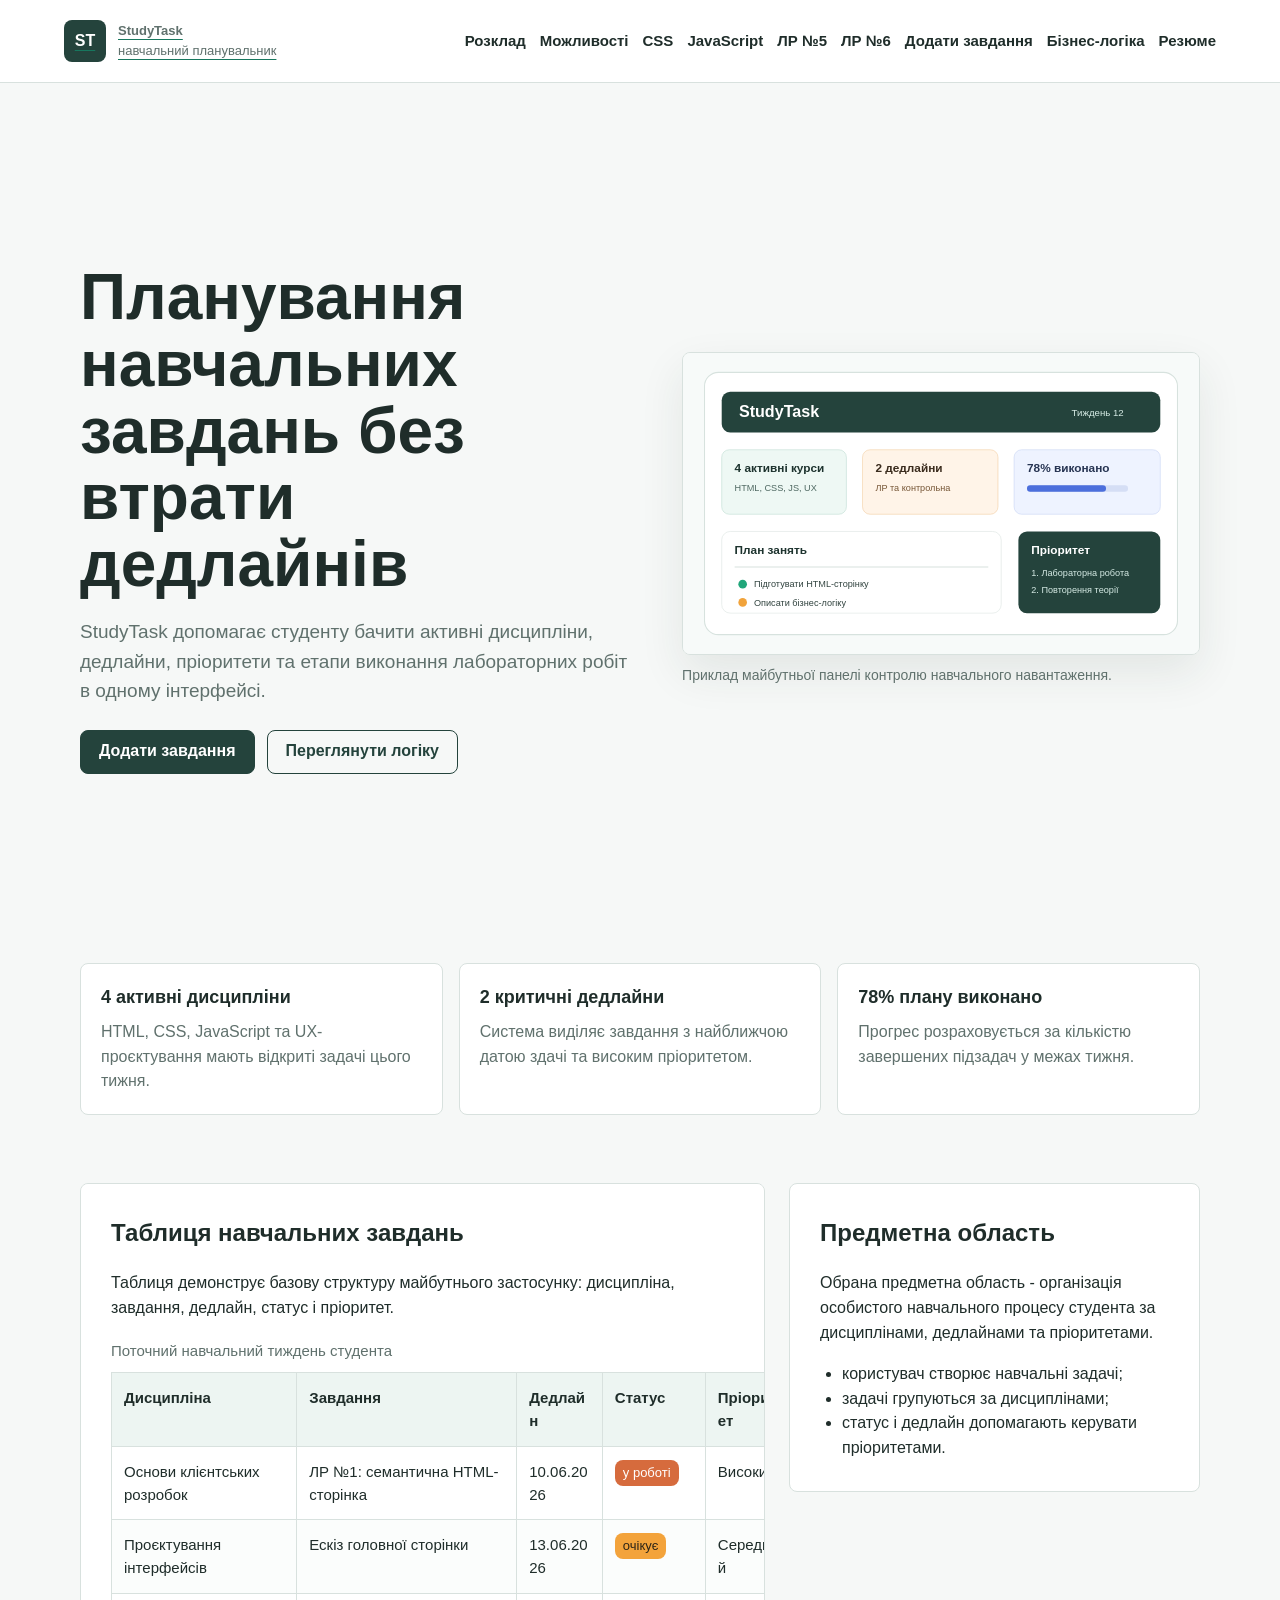
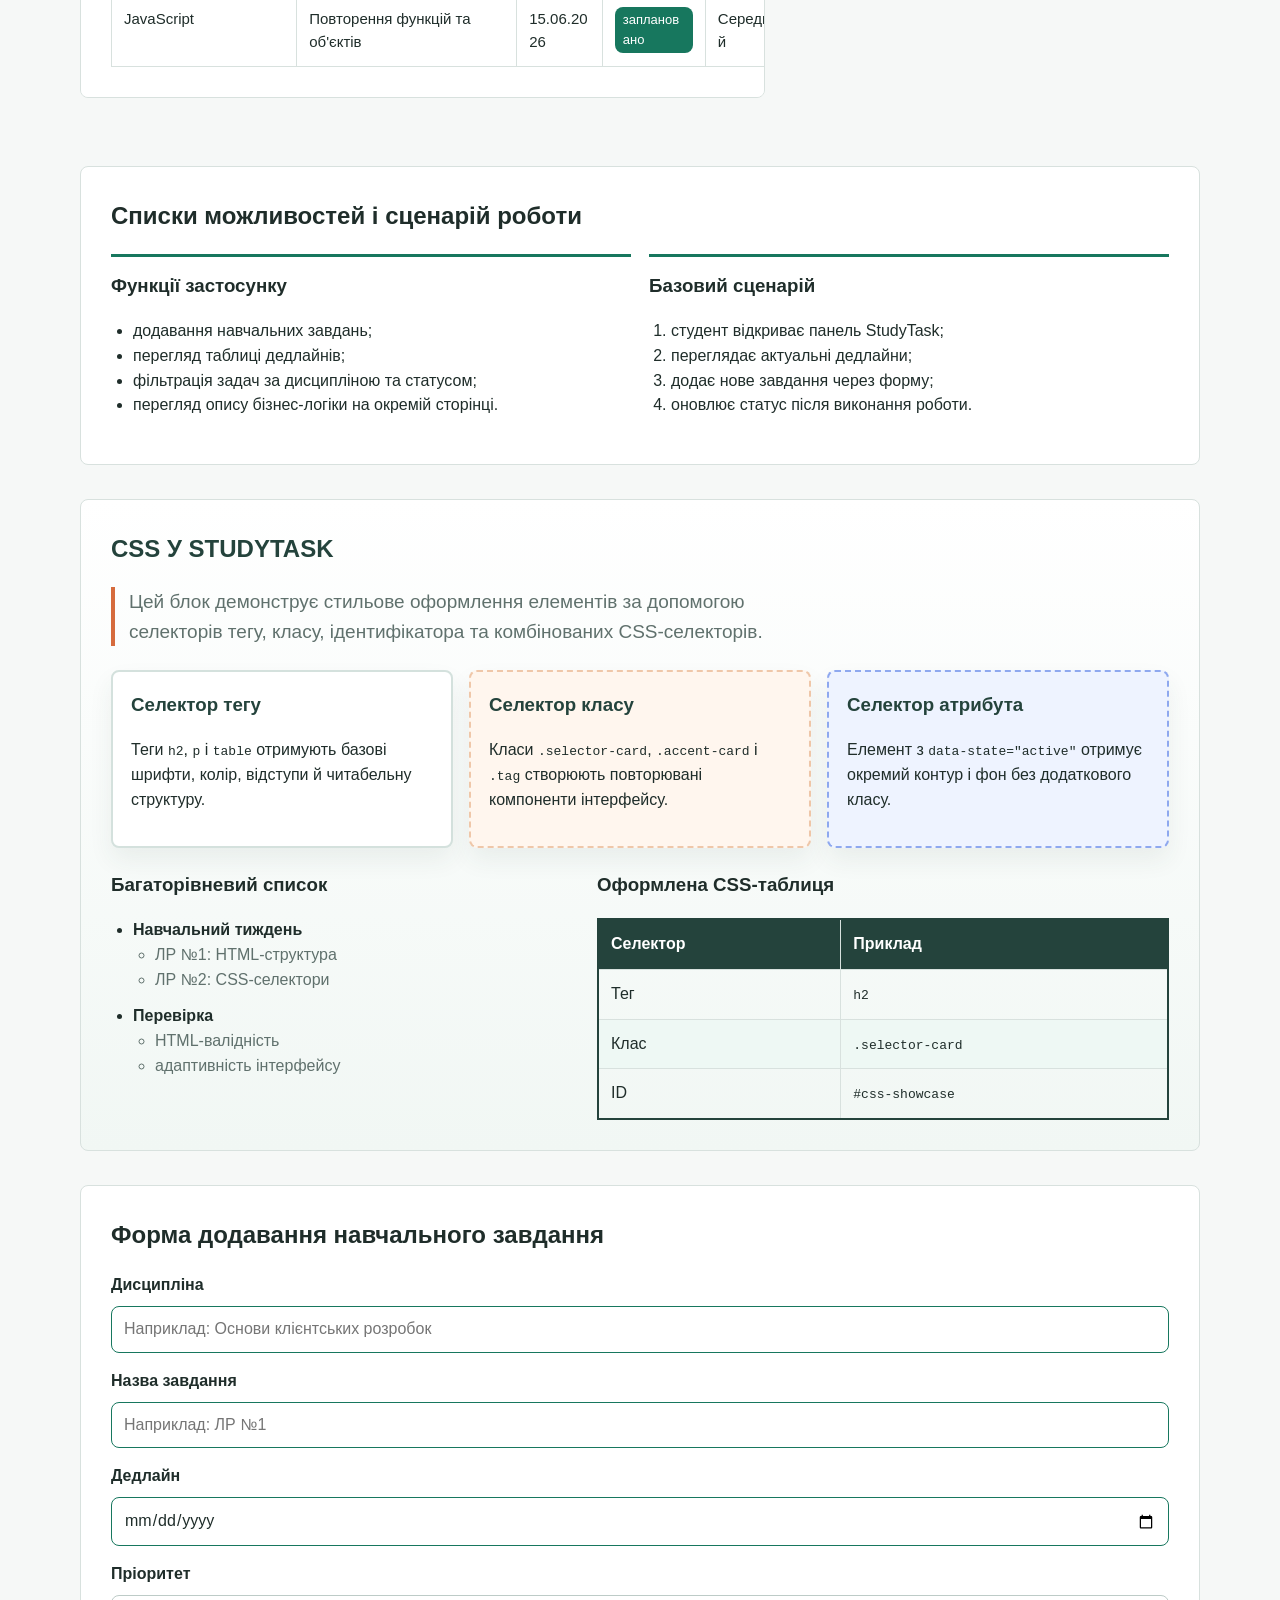
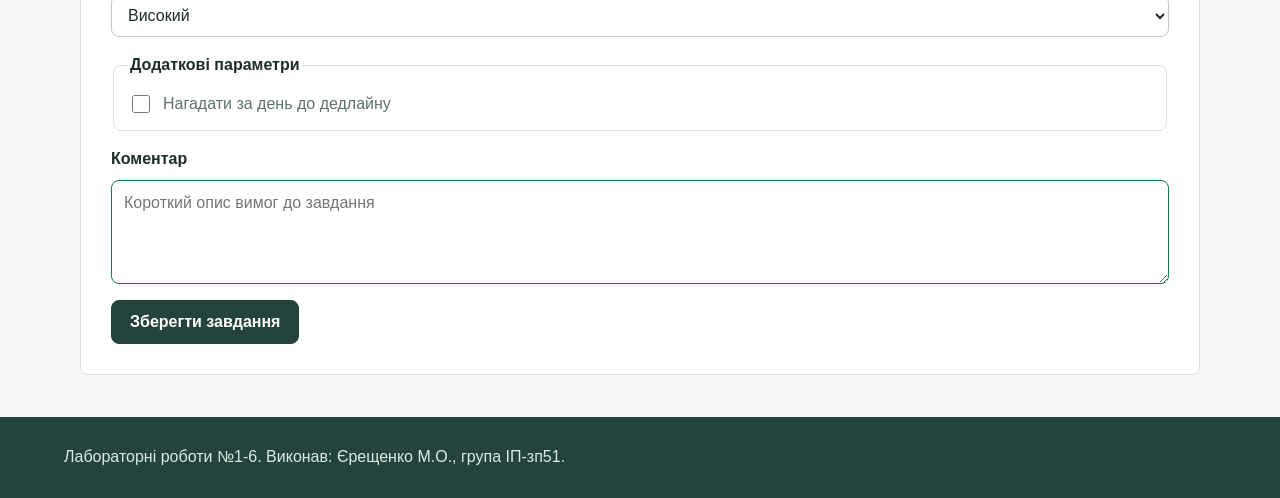
==== commit 19c0d913: "Додано сторінку ЛР 6 з DOM-подіями" ====
--- a/index.html
+++ b/index.html
@@ -22,6 +22,7 @@
         <a href="#css-showcase">CSS</a>
         <a href="lab4-js.html">JavaScript</a>
         <a href="lab5-js.html">ЛР №5</a>
+        <a href="lab6-dom.html">ЛР №6</a>
         <a href="#request">Додати завдання</a>
         <a href="business-logic.html">Бізнес-логіка</a>
         <a href="resume/index.html">Резюме</a>
@@ -257,7 +258,7 @@
     </main>
 
     <footer class="site-footer">
-      <p>Лабораторні роботи №1-4. Виконав: Єрещенко М.О., група ІП-зп51.</p>
+      <p>Лабораторні роботи №1-6. Виконав: Єрещенко М.О., група ІП-зп51.</p>
     </footer>
   </body>
 </html>
--- a/assets/app.css
+++ b/assets/app.css
@@ -509,6 +509,66 @@
   align-self: end;
 }
 
+.compact-row {
+  margin: 0;
+}
+
+.compact-row label,
+.compact-row input {
+  display: block;
+}
+
+.compact-row label {
+  margin-bottom: 6px;
+  color: var(--muted);
+  font-weight: 700;
+}
+
+.compact-row input {
+  width: 100%;
+}
+
+.slideshow-lab {
+  overflow: visible;
+}
+
+.slideshow-layout {
+  display: grid;
+  grid-template-columns: minmax(0, 1fr) minmax(260px, 0.44fr);
+  gap: 20px;
+  align-items: start;
+  margin-bottom: 18px;
+}
+
+.slideshow-frame {
+  margin: 0;
+}
+
+.slideshow-frame img {
+  display: block;
+  width: 520px;
+  max-width: 100%;
+  aspect-ratio: 12 / 7;
+  object-fit: cover;
+  border-radius: 8px;
+  border: 1px solid var(--line);
+  background: #ffffff;
+}
+
+.slideshow-frame figcaption {
+  display: flex;
+  justify-content: space-between;
+  gap: 12px;
+  margin-top: 10px;
+  color: var(--muted);
+  font-size: 14px;
+}
+
+.slideshow-controls {
+  display: grid;
+  gap: 14px;
+}
+
 input[required],
 textarea[placeholder] {
   border-color: var(--brand-2);
@@ -574,6 +634,7 @@
   .selector-board,
   .css-demo-grid,
   .task-grid,
+  .slideshow-layout,
   .validation-form {
     grid-template-columns: 1fr;
   }
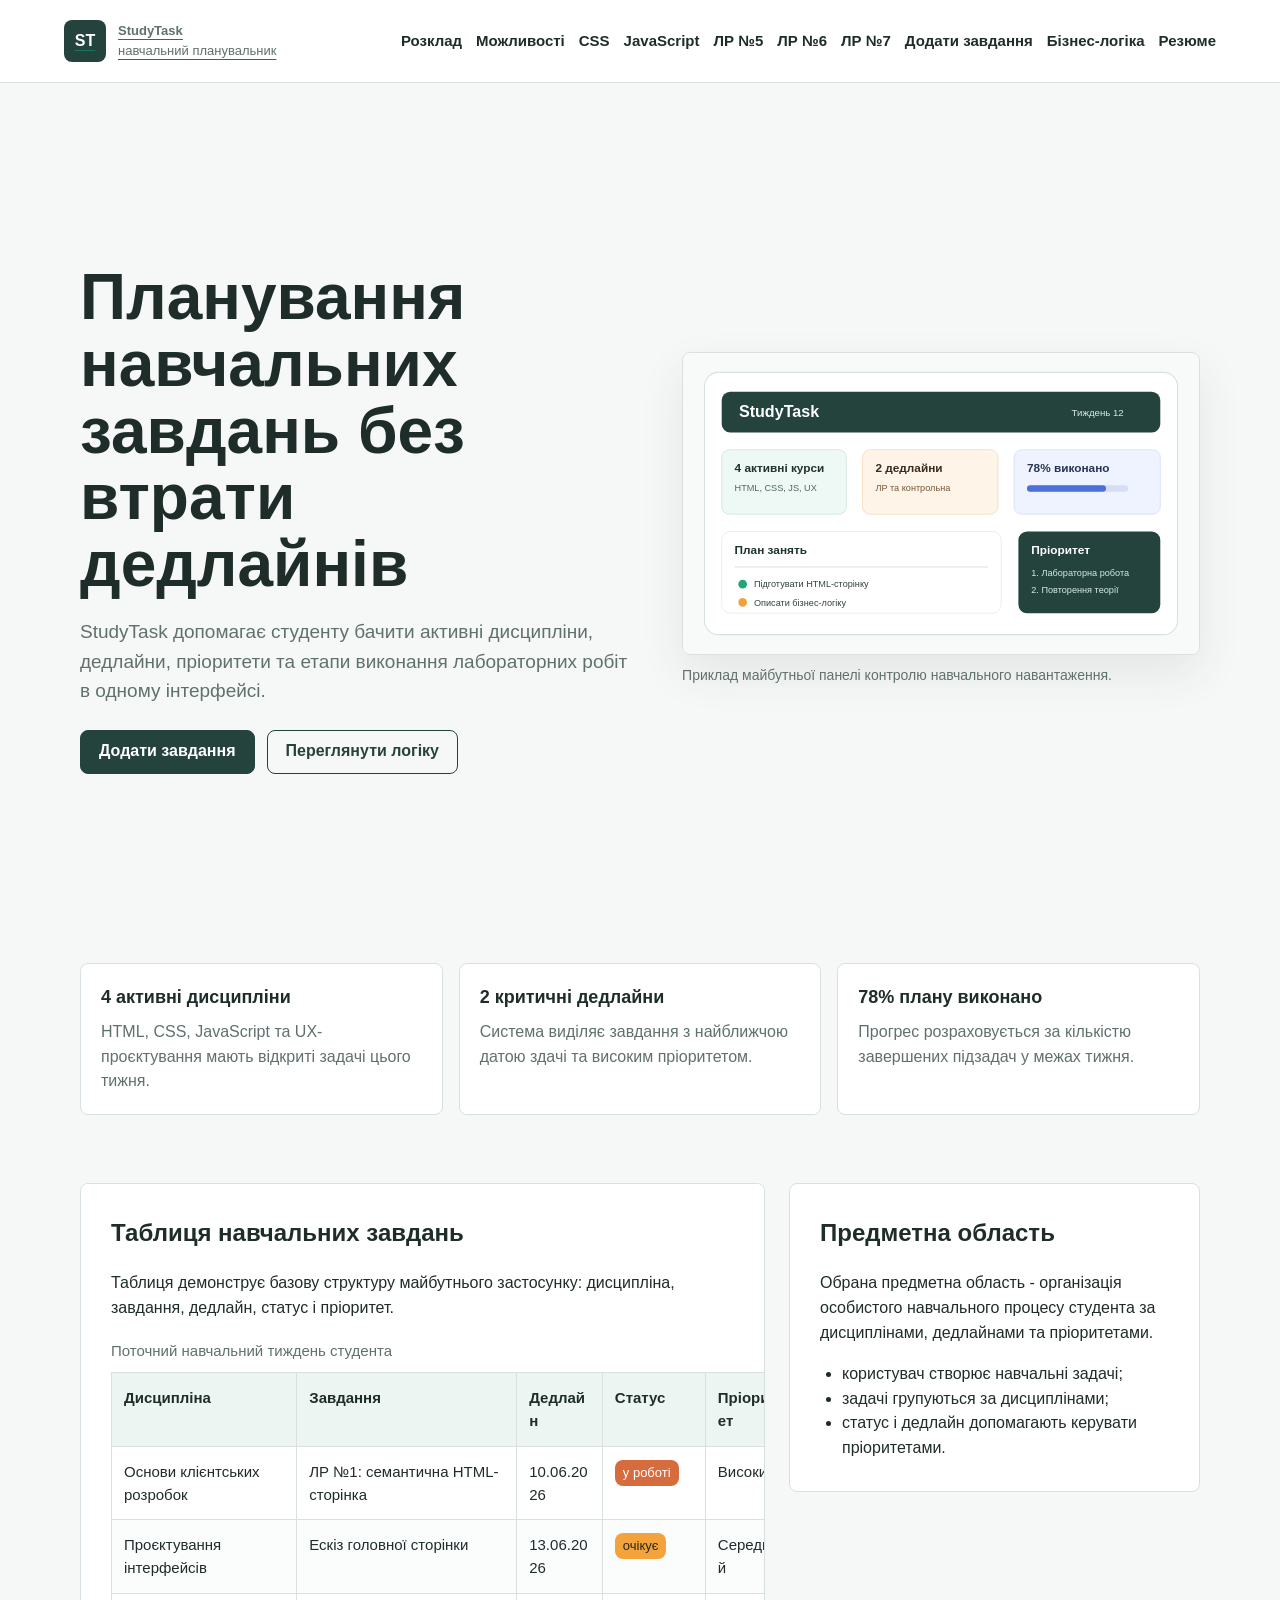
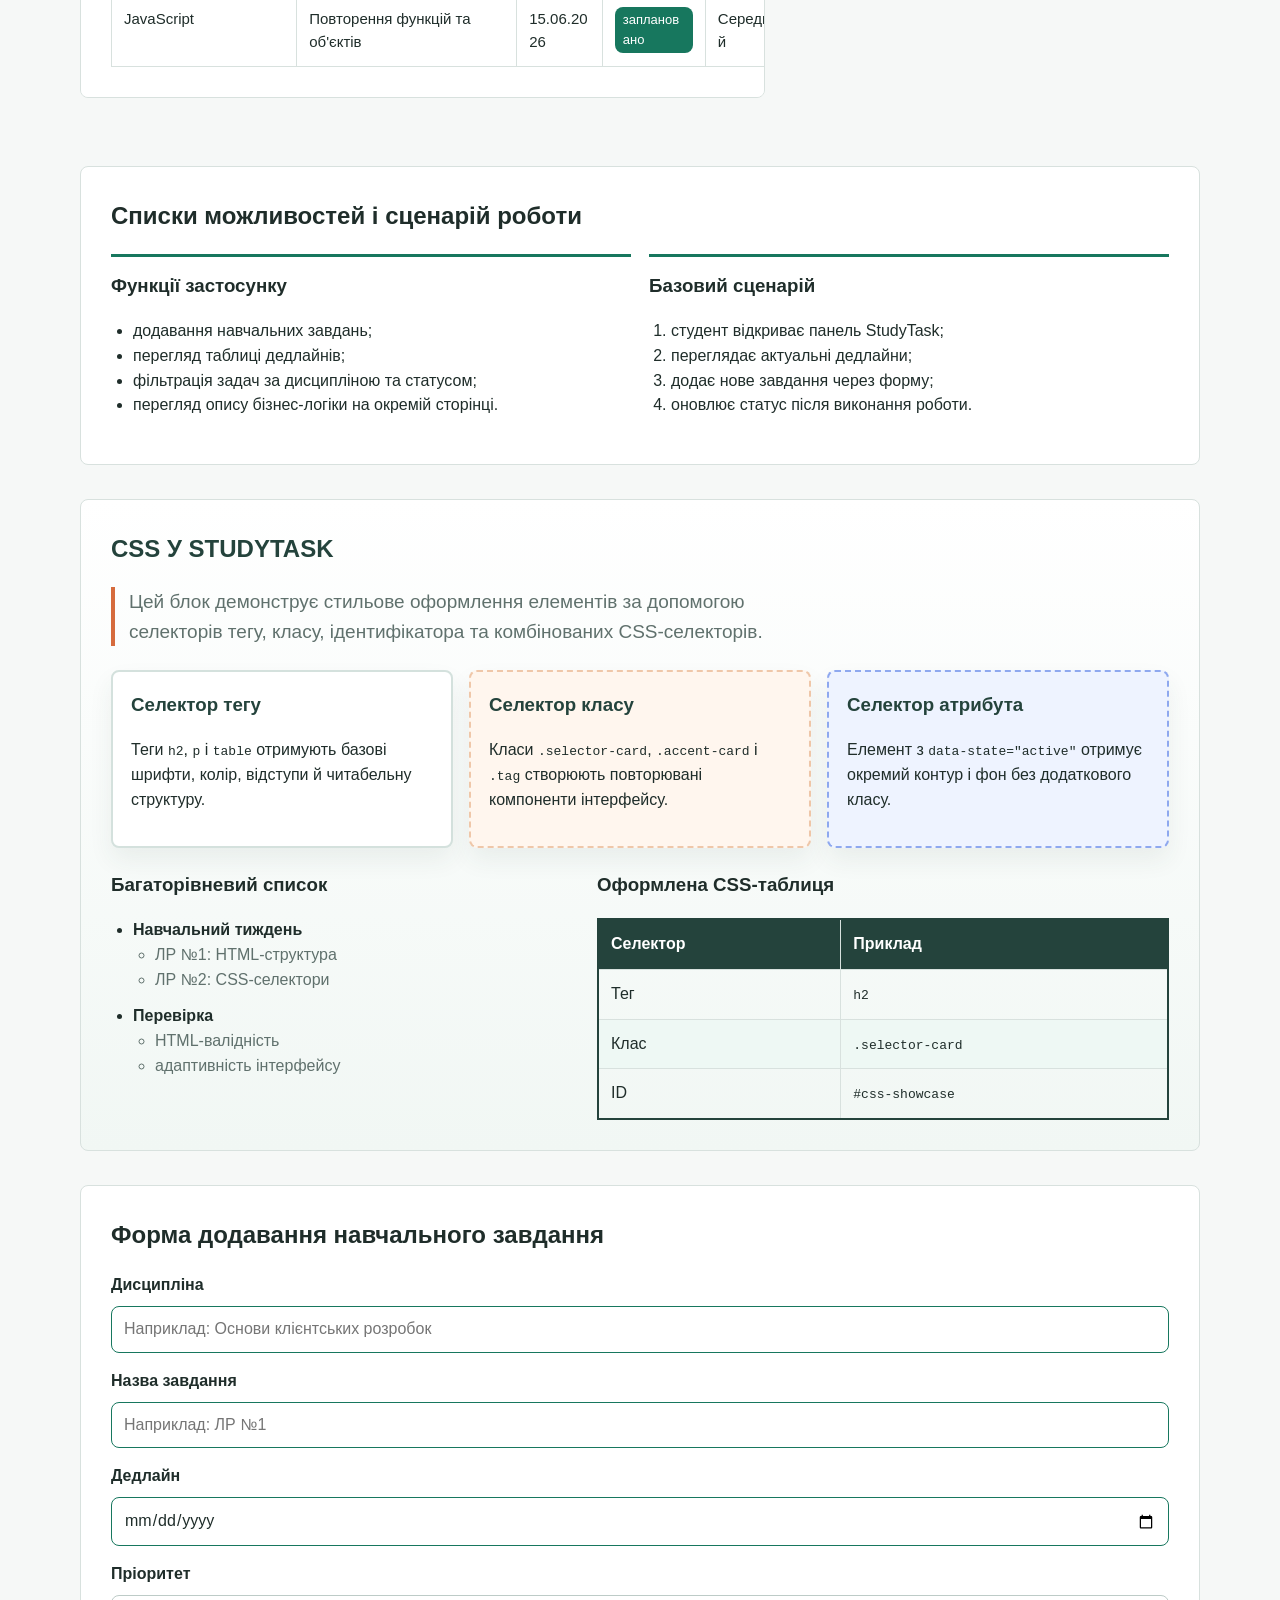
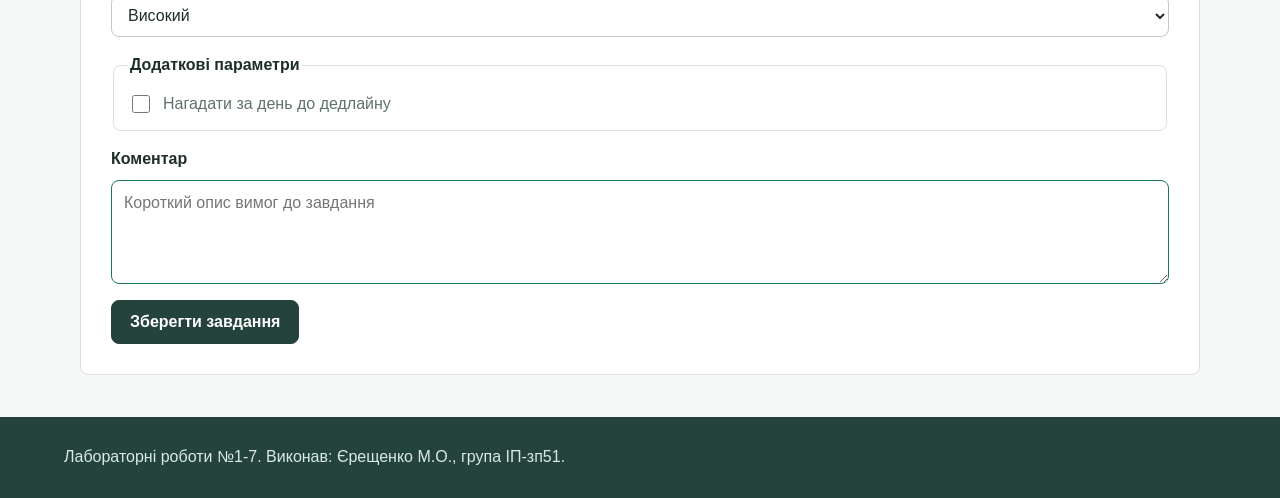
==== commit 4e2cc732: "Додано сторінку ЛР 7 з Web Storage" ====
--- a/index.html
+++ b/index.html
@@ -23,6 +23,7 @@
         <a href="lab4-js.html">JavaScript</a>
         <a href="lab5-js.html">ЛР №5</a>
         <a href="lab6-dom.html">ЛР №6</a>
+        <a href="lab7-storage.html">ЛР №7</a>
         <a href="#request">Додати завдання</a>
         <a href="business-logic.html">Бізнес-логіка</a>
         <a href="resume/index.html">Резюме</a>
@@ -258,7 +259,7 @@
     </main>
 
     <footer class="site-footer">
-      <p>Лабораторні роботи №1-6. Виконав: Єрещенко М.О., група ІП-зп51.</p>
+      <p>Лабораторні роботи №1-7. Виконав: Єрещенко М.О., група ІП-зп51.</p>
     </footer>
   </body>
 </html>
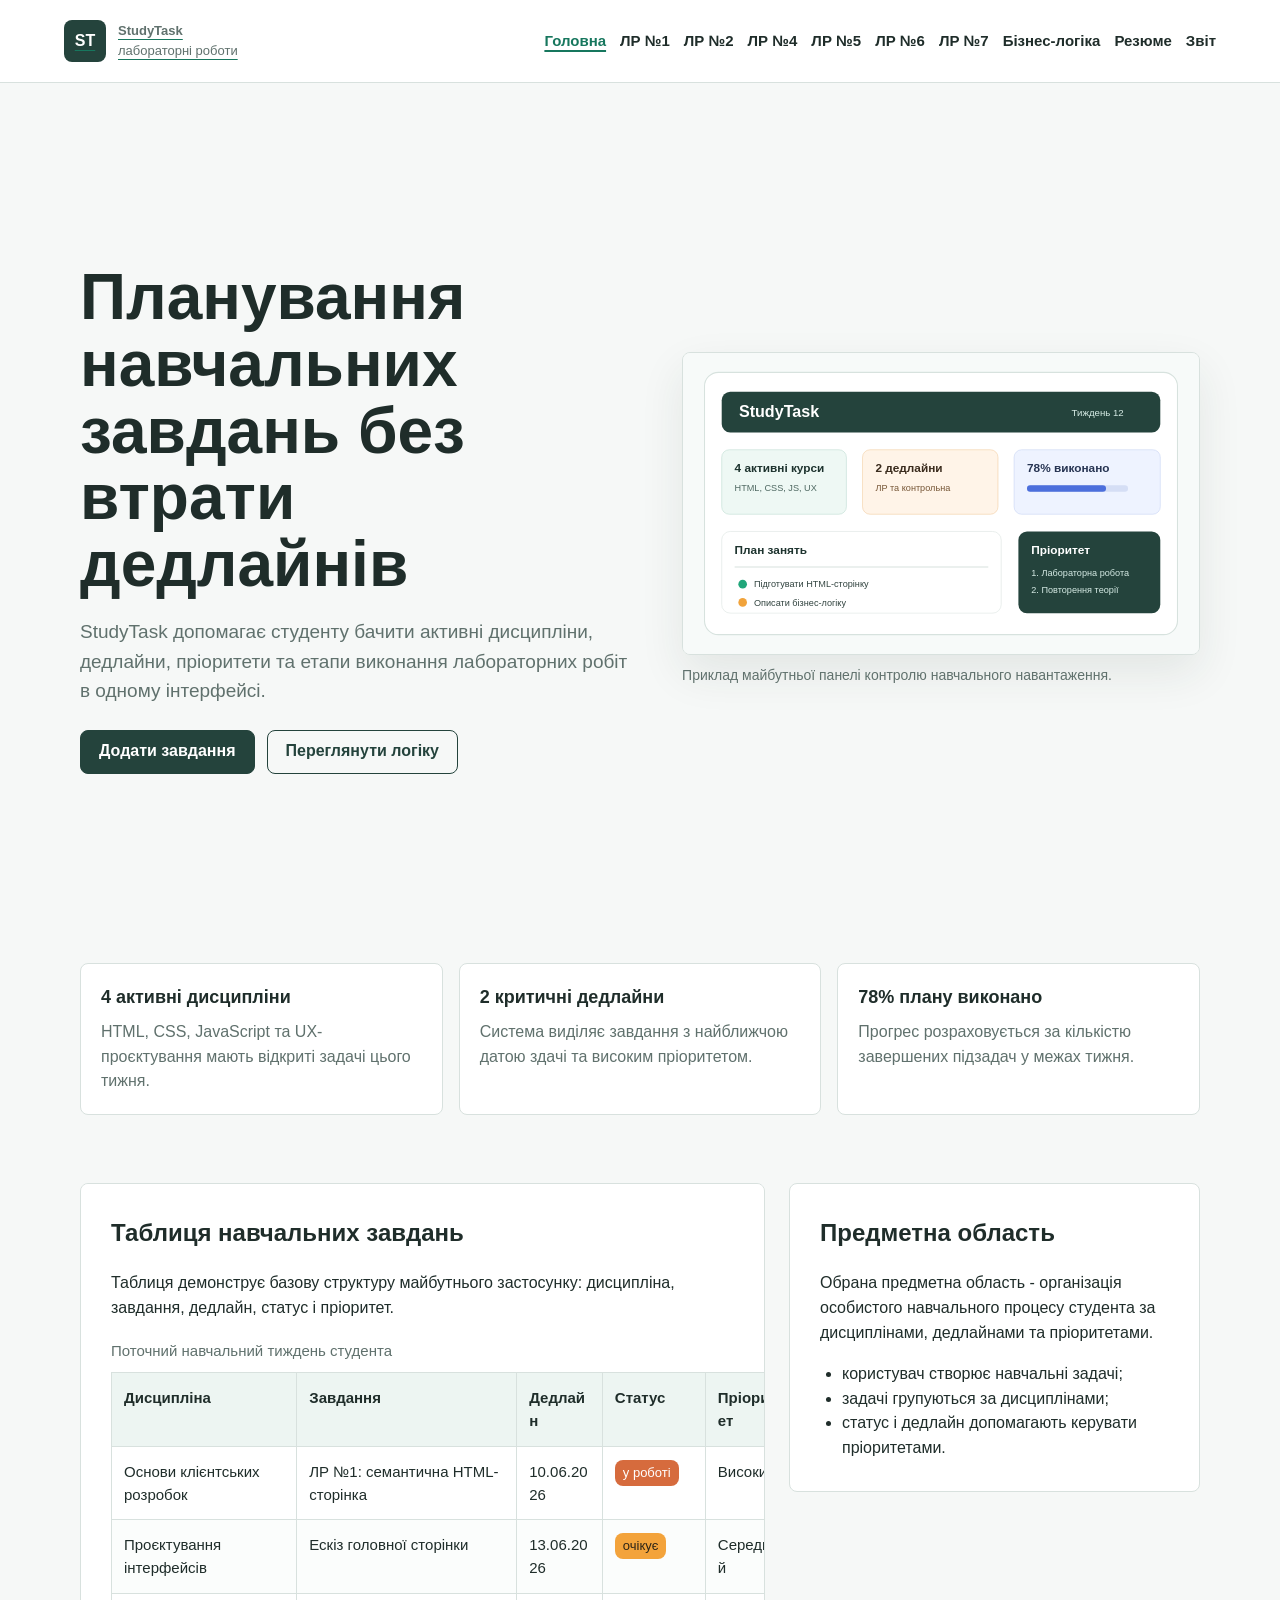
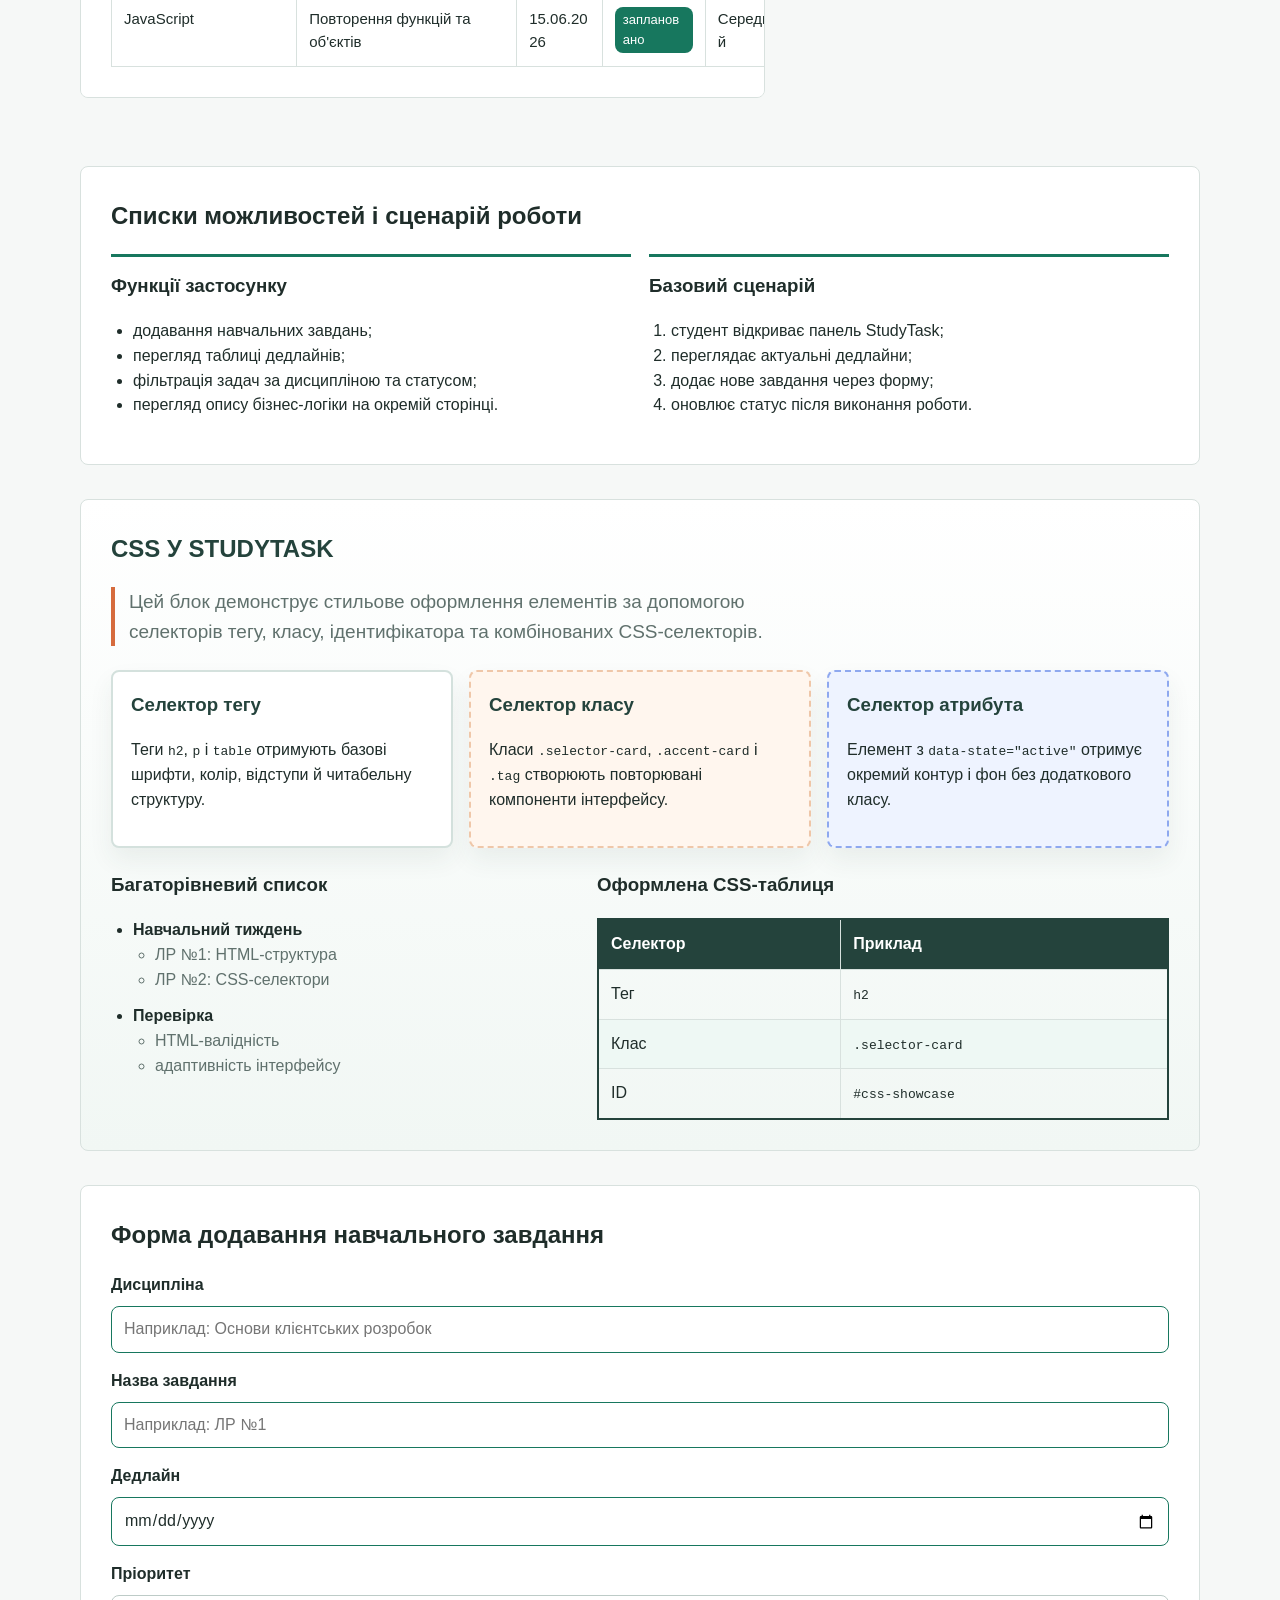
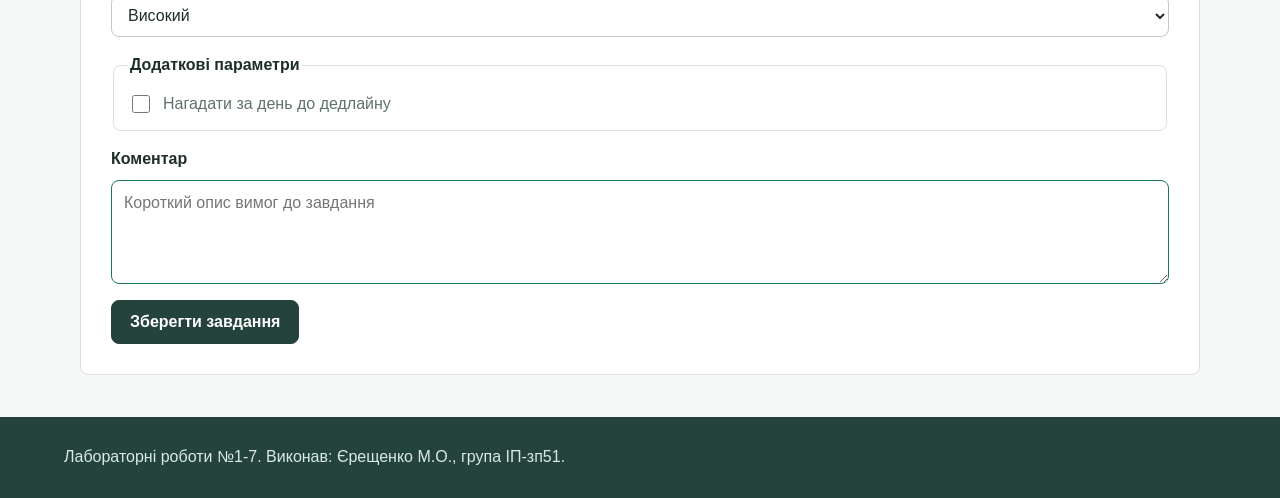
==== commit 83c747e3: "Уніфіковано навігацію сайту" ====
--- a/index.html
+++ b/index.html
@@ -13,20 +13,20 @@
         <span class="brand-mark" aria-hidden="true">ST</span>
         <span>
           <strong>StudyTask</strong>
-          <span>навчальний планувальник</span>
+          <span>лабораторні роботи</span>
         </span>
       </a>
       <nav class="site-nav" aria-label="Основна навігація">
-        <a href="#schedule">Розклад</a>
-        <a href="#features">Можливості</a>
-        <a href="#css-showcase">CSS</a>
-        <a href="lab4-js.html">JavaScript</a>
+        <a class="is-active" href="index.html">Головна</a>
+        <a href="#schedule">ЛР №1</a>
+        <a href="#css-showcase">ЛР №2</a>
+        <a href="lab4-js.html">ЛР №4</a>
         <a href="lab5-js.html">ЛР №5</a>
         <a href="lab6-dom.html">ЛР №6</a>
         <a href="lab7-storage.html">ЛР №7</a>
-        <a href="#request">Додати завдання</a>
         <a href="business-logic.html">Бізнес-логіка</a>
         <a href="resume/index.html">Резюме</a>
+        <a href="../IP-zp51_appRECORD-YereshchenkoMO-FIOT-2025/index.html#lab1">Звіт</a>
       </nav>
     </header>
 
--- a/assets/app.css
+++ b/assets/app.css
@@ -100,6 +100,12 @@
   color: var(--brand-2);
 }
 
+.site-nav a.is-active {
+  color: var(--brand-2);
+  text-decoration: underline;
+  text-decoration-thickness: 2px;
+}
+
 main {
   width: min(1120px, calc(100% - 32px));
   margin: 0 auto;
